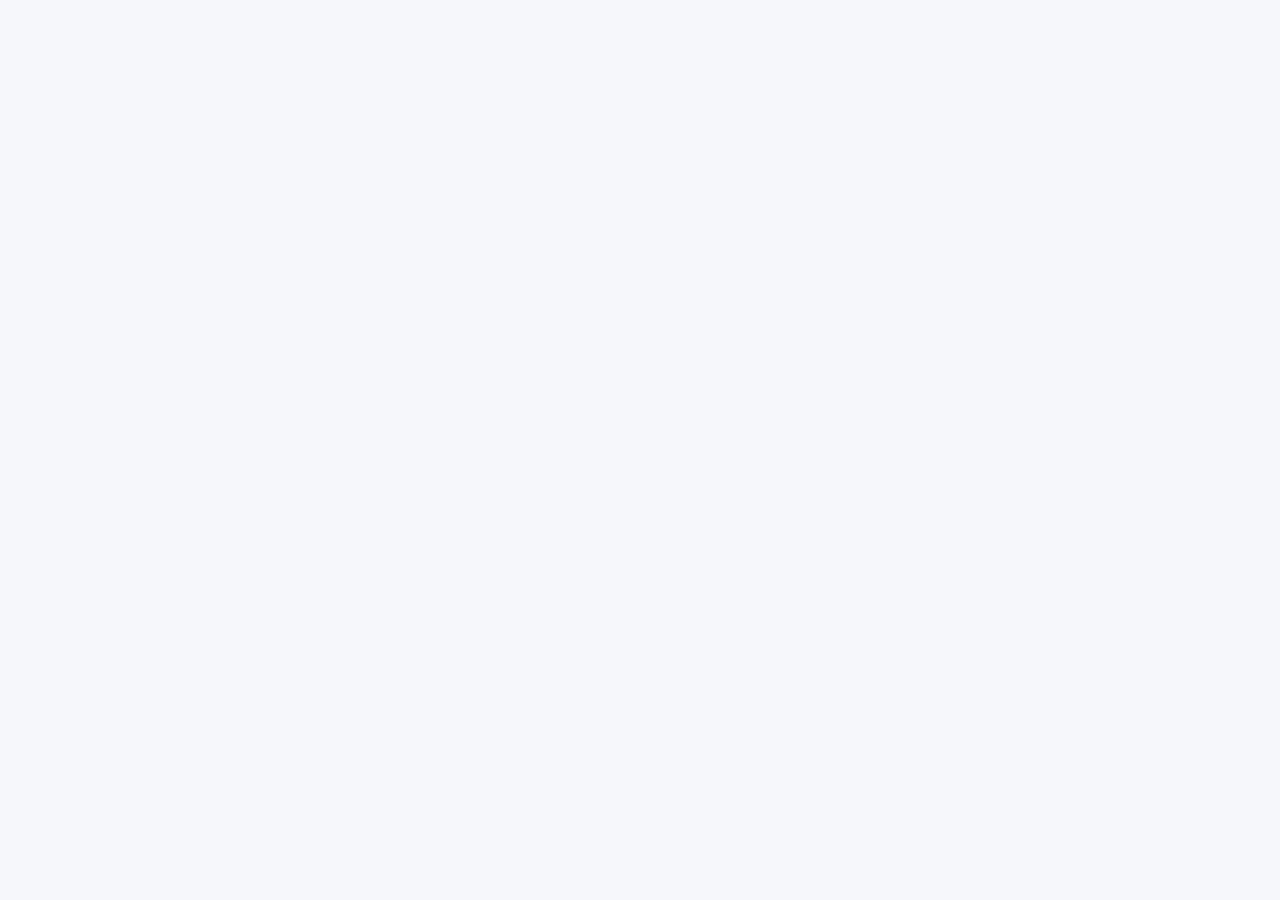
==== website/index.html @ 1ab2e2e3 "Update index.html" ====
<!DOCTYPE html>

<html lang="en">

<head>

<meta charset="UTF-8">

<meta name="viewport"
content="width=device-width, initial-scale=1.0">

<title>LocalShop</title>

<link rel="preconnect"
href="https://fonts.googleapis.com">

<link rel="preconnect"
href="https://fonts.gstatic.com"
crossorigin>

<link href="https://fonts.googleapis.com/css2?family=Poppins:wght@300;400;500;600;700&display=swap"
rel="stylesheet">

<link
href="https://cdn.jsdelivr.net/npm/bootstrap@5.3.8/dist/css/bootstrap.min.css"
rel="stylesheet">

<link
rel="stylesheet"
href="assets/css/variables.css">

<link
rel="stylesheet"
href="assets/css/base.css">

<link
rel="stylesheet"
href="assets/css/components.css">

<link
rel="stylesheet"
href="assets/css/utilities.css">

<link
rel="stylesheet"
href="assets/css/responsive.css">

</head>

<body>

</body>

</html>
---- website/assets/css/variables.css ----
/* =========================================================
   LocalShop Design System
   Version : 1.0
   ========================================================= */

:root{

    /* Primary */

    --primary:#2E7D32;
    --primary-light:#43A047;
    --primary-dark:#1B5E20;

    /* Secondary */

    --secondary:#1976D2;

    /* Status */

    --success:#4CAF50;
    --warning:#FB8C00;
    --danger:#E53935;
    --info:#039BE5;

    /* Background */

    --background:#F5F7FA;
    --surface:#FFFFFF;

    /* Text */

    --text:#212121;
    --text-light:#757575;
    --text-white:#FFFFFF;

    /* Border */

    --border:#E5E7EB;

    /* Radius */

    --radius-xs:6px;
    --radius-sm:10px;
    --radius-md:14px;
    --radius-lg:20px;
    --radius-xl:30px;

    /* Shadow */

    --shadow-sm:0 2px 8px rgba(0,0,0,.05);
    --shadow-md:0 6px 18px rgba(0,0,0,.08);
    --shadow-lg:0 10px 25px rgba(0,0,0,.12);

    /* Font */

    --font:"Poppins",sans-serif;

    /* Animation */

    --transition:.25s ease;

}
---- website/assets/css/base.css ----
/* =========================================================
   Base Styles
   ========================================================= */

*{
    margin:0;
    padding:0;
    box-sizing:border-box;
}

html{
    scroll-behavior:smooth;
}

body{

    font-family:var(--font);

    background:var(--background);

    color:var(--text);

    font-size:16px;

    line-height:1.5;

    overflow-x:hidden;

}

img{

    display:block;

    max-width:100%;

}

a{

    text-decoration:none;

    color:inherit;

}

button{

    border:none;

    outline:none;

    cursor:pointer;

    font-family:inherit;

}

input{

    outline:none;

    font-family:inherit;

}
---- website/assets/css/components.css ----
/* =========================================================
   LocalShop Components
   Version : 1.0
========================================================= */


/* ========= Container ========= */

.container{

    width:100%;
    max-width:1200px;
    margin:auto;
    padding:0 16px;

}


/* ========= Card ========= */

.card{

    background:var(--surface);

    border-radius:var(--radius-md);

    box-shadow:var(--shadow-sm);

    border:1px solid var(--border);

    transition:var(--transition);

}

.card:hover{

    box-shadow:var(--shadow-md);

}


/* ========= Buttons ========= */

.btn{

    display:inline-flex;

    justify-content:center;

    align-items:center;

    gap:8px;

    border-radius:var(--radius-sm);

    transition:var(--transition);

    font-weight:600;

    cursor:pointer;

}


/* Primary */

.btn-primary{

    background:var(--primary);

    color:white;

}

.btn-primary:hover{

    background:var(--primary-dark);

}


/* Outline */

.btn-outline{

    border:2px solid var(--primary);

    background:white;

    color:var(--primary);

}

.btn-outline:hover{

    background:var(--primary);

    color:white;

}


/* Full Width */

.btn-block{

    width:100%;

}


/* Sizes */

.btn-sm{

    padding:8px 14px;

    font-size:14px;

}

.btn-md{

    padding:12px 20px;

    font-size:15px;

}

.btn-lg{

    padding:16px 24px;

    font-size:17px;

}


/* ========= Input ========= */

.input{

    width:100%;

    padding:14px 16px;

    border-radius:var(--radius-sm);

    border:1px solid var(--border);

    transition:var(--transition);

    background:white;

}

.input:focus{

    border-color:var(--primary);

}


/* ========= Badge ========= */

.badge{

    display:inline-block;

    padding:5px 12px;

    border-radius:30px;

    font-size:13px;

    font-weight:600;

}

.badge-success{

    background:#E8F5E9;

    color:#2E7D32;

}


/* ========= Section ========= */

.section{

    padding:20px 0;

}
---- website/assets/css/utilities.css ----
/* =========================================================
Utilities
========================================================= */


.text-center{

    text-align:center;

}

.text-right{

    text-align:right;

}

.d-flex{

    display:flex;

}

.align-center{

    align-items:center;

}

.justify-between{

    justify-content:space-between;

}

.gap-10{

    gap:10px;

}

.gap-20{

    gap:20px;

}

.w-100{

    width:100%;

}

.mt-10{

    margin-top:10px;

}

.mt-20{

    margin-top:20px;

}

.mt-30{

    margin-top:30px;

}

.mb-20{

    margin-bottom:20px;

}

.p-20{

    padding:20px;

}
---- website/assets/css/responsive.css ----
/* =========================================================
Responsive
========================================================= */

@media(max-width:992px){

.container{

max-width:100%;

}

}


@media(max-width:768px){

body{

font-size:15px;

}

}


@media(max-width:576px){

.container{

padding:0 14px;

}

}
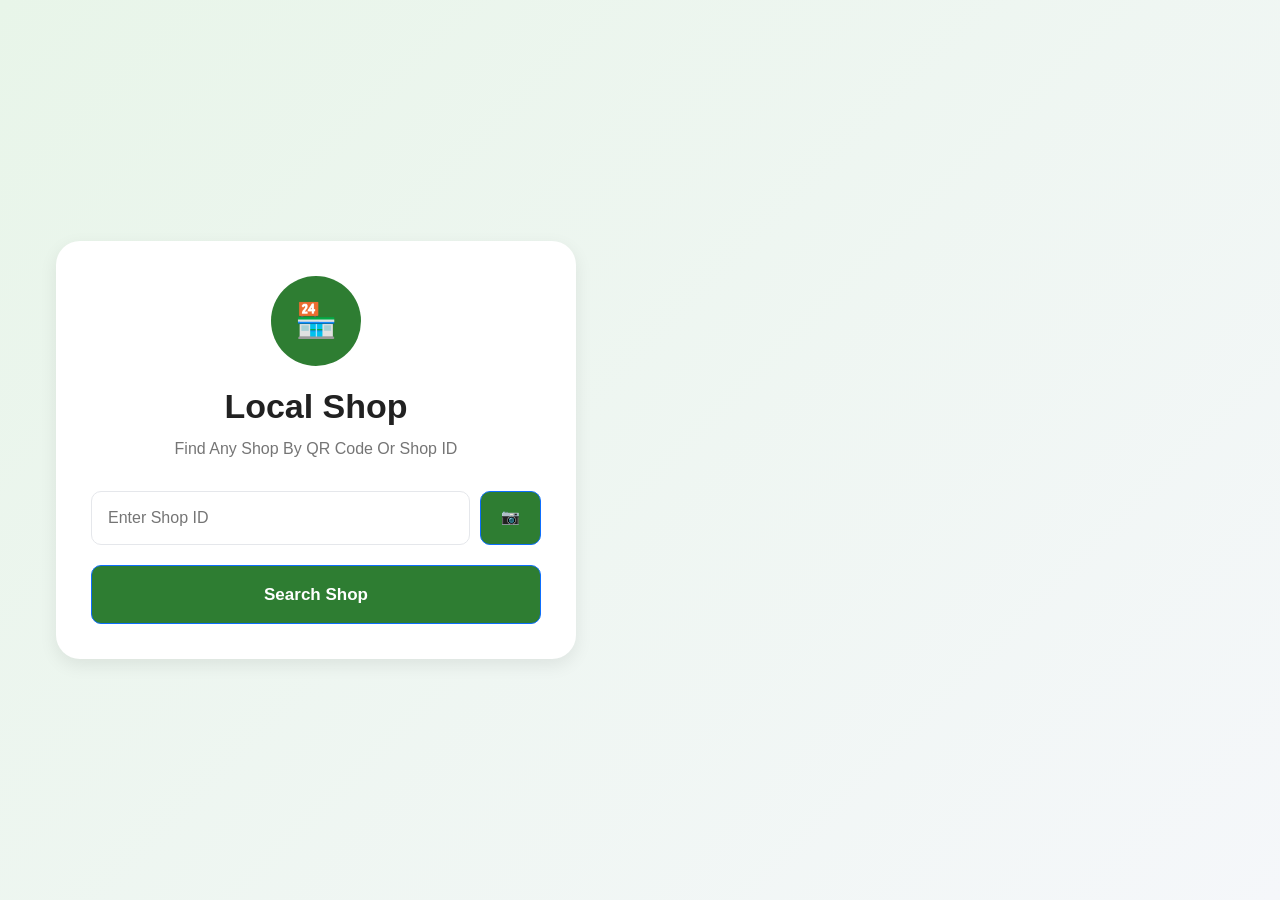
==== commit 2c24c934: "Update index.html" ====
--- a/website/index.html
+++ b/website/index.html
@@ -44,11 +44,69 @@
 <link
 rel="stylesheet"
 href="assets/css/responsive.css">
-
+  
+<link rel="stylesheet"
+href="assets/css/home.css">
 </head>
 
 <body>
+<div class="hero">
 
+<div class="container">
+
+<div class="hero-box">
+
+<div class="logo">
+
+🏪
+
+</div>
+
+<h1>
+
+Local Shop
+
+</h1>
+
+<p>
+
+Find Any Shop By QR Code Or Shop ID
+
+</p>
+
+<div class="search-box">
+
+<input
+
+type="text"
+
+class="input"
+
+placeholder="Enter Shop ID">
+
+<button
+
+class="btn btn-primary btn-md scan-btn">
+
+📷
+
+</button>
+
+</div>
+
+<button
+
+class="btn btn-primary btn-lg btn-block mt-20">
+
+Search Shop
+
+</button>
+
+</div>
+
+</div>
+
+</div>
 </body>
 
 </html>
--- a/website/assets/css/home.css
+++ b/website/assets/css/home.css
@@ -0,0 +1,93 @@
+/* =========================================================
+Home Page
+========================================================= */
+
+.hero{
+
+    min-height:100vh;
+
+    display:flex;
+
+    align-items:center;
+
+    justify-content:center;
+
+    background:linear-gradient(135deg,#E8F5E9,#F5F7FA);
+
+}
+
+.hero-box{
+
+    width:100%;
+
+    max-width:520px;
+
+    background:white;
+
+    border-radius:24px;
+
+    padding:35px;
+
+    box-shadow:var(--shadow-md);
+
+    text-align:center;
+
+}
+
+.logo{
+
+    width:90px;
+
+    height:90px;
+
+    border-radius:50%;
+
+    background:var(--primary);
+
+    color:white;
+
+    display:flex;
+
+    align-items:center;
+
+    justify-content:center;
+
+    font-size:34px;
+
+    margin:auto;
+
+    margin-bottom:20px;
+
+}
+
+.hero h1{
+
+    font-size:34px;
+
+    font-weight:700;
+
+}
+
+.hero p{
+
+    color:var(--text-light);
+
+    margin-top:10px;
+
+    margin-bottom:30px;
+
+}
+
+.search-box{
+
+    display:flex;
+
+    gap:10px;
+
+}
+
+.scan-btn{
+
+    width:65px;
+
+}
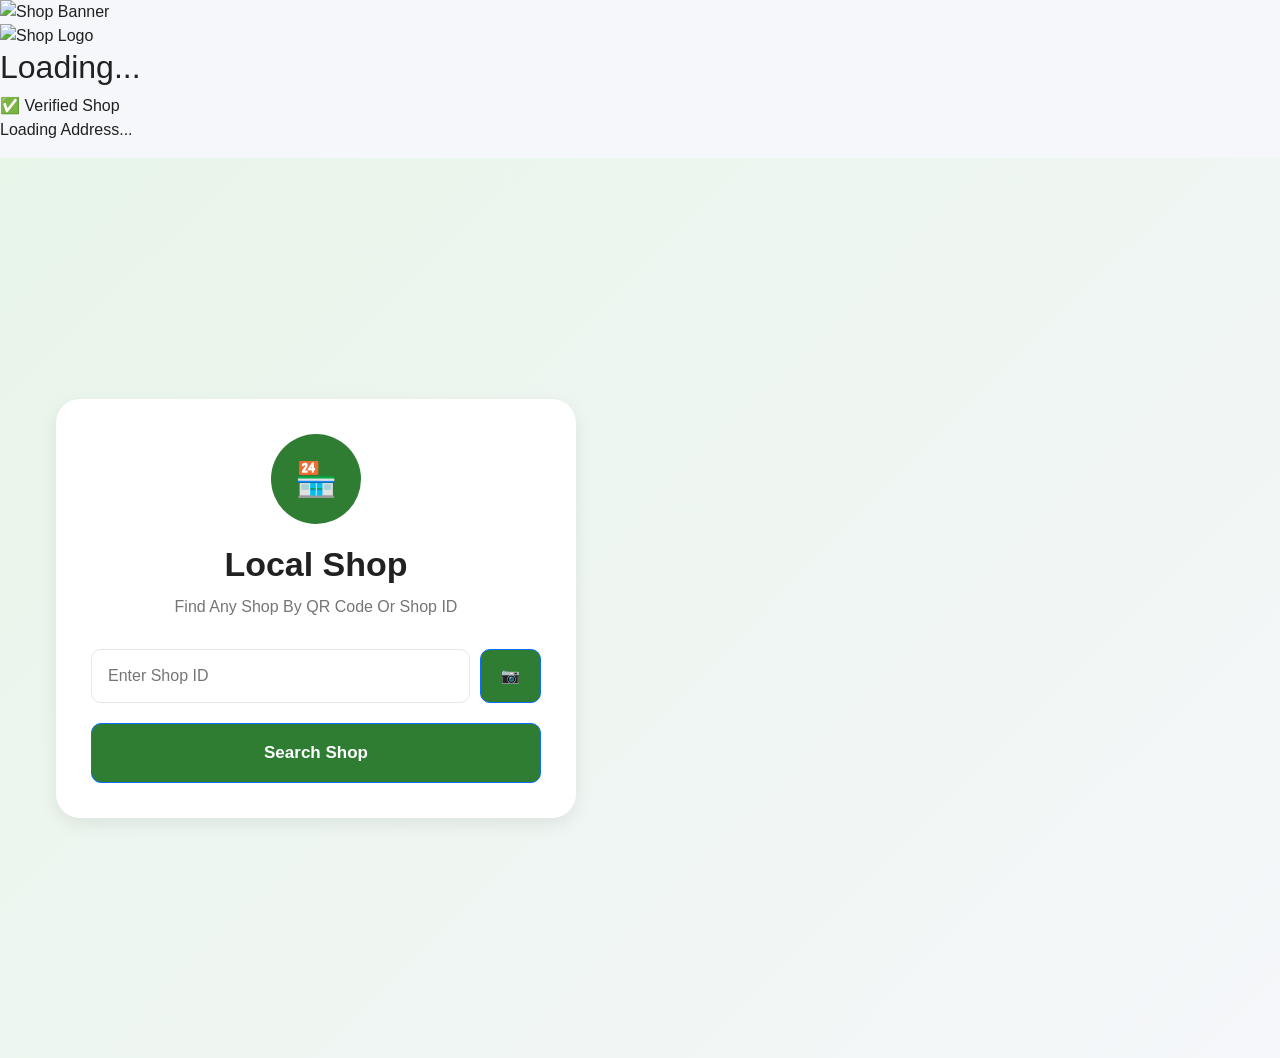
==== commit ab64b0a2: "Update index.html" ====
--- a/website/index.html
+++ b/website/index.html
@@ -50,6 +50,7 @@
 </head>
 
 <body>
+  <div id="shopHeader"></div>
 <div class="hero">
 
 <div class="container">
@@ -107,6 +108,22 @@
 </div>
 
 </div>
+
+
+
+  <script src="assets/js/component-loader.js"></script>
+
+<script>
+
+loadComponent(
+
+"shopHeader",
+
+"components/shop-header.html"
+
+);
+
+</script>
 </body>
 
 </html>
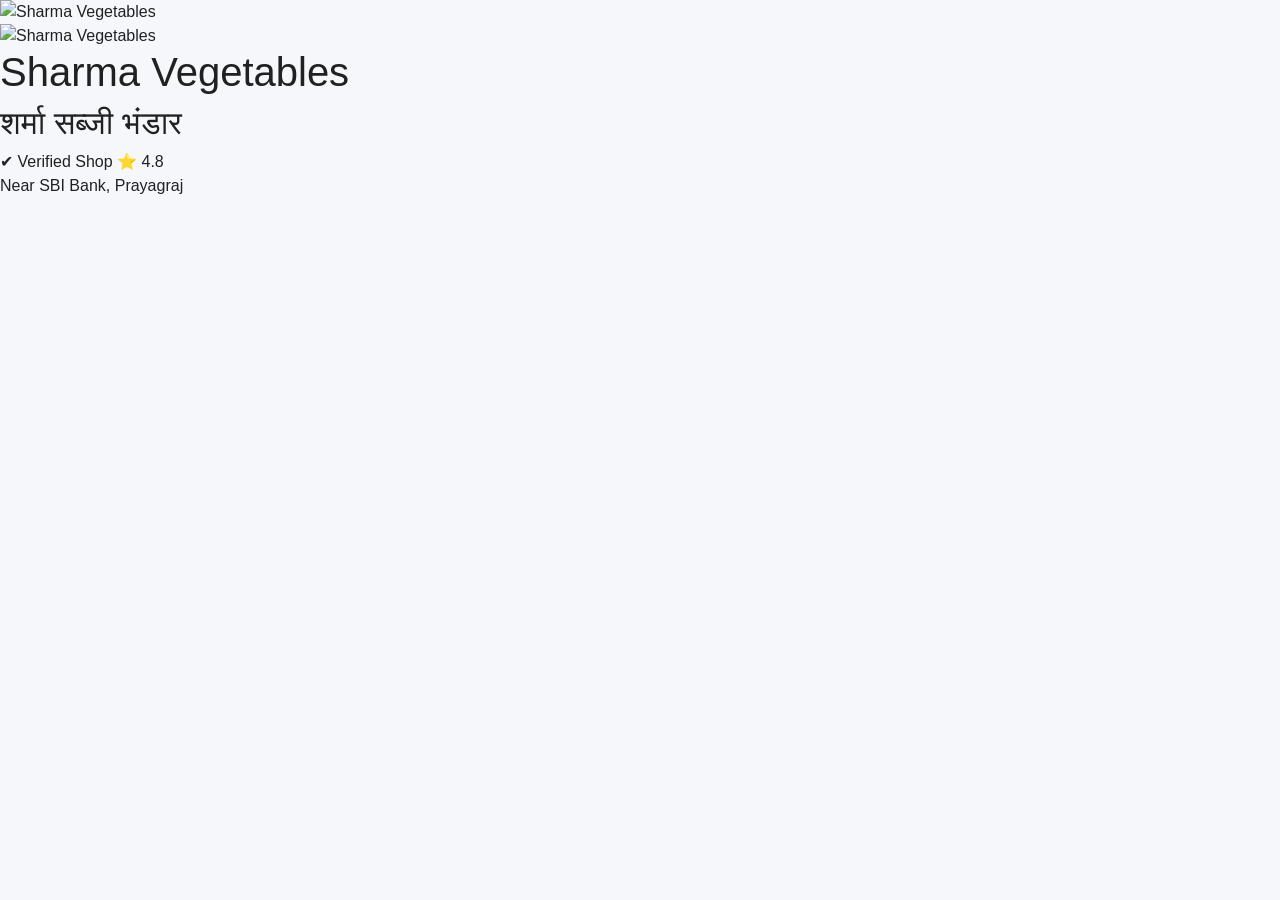
==== commit 033fa785: "Update index.html" ====
--- a/website/index.html
+++ b/website/index.html
@@ -124,6 +124,15 @@
 );
 
 </script>
+  <body>
+
+</body>
+
+<script src="components/shopHeader.js"></script>
+
+<script src="assets/js/demo-data.js"></script>
+
+<script src="assets/js/app.js"></script>
 </body>
 
 </html>
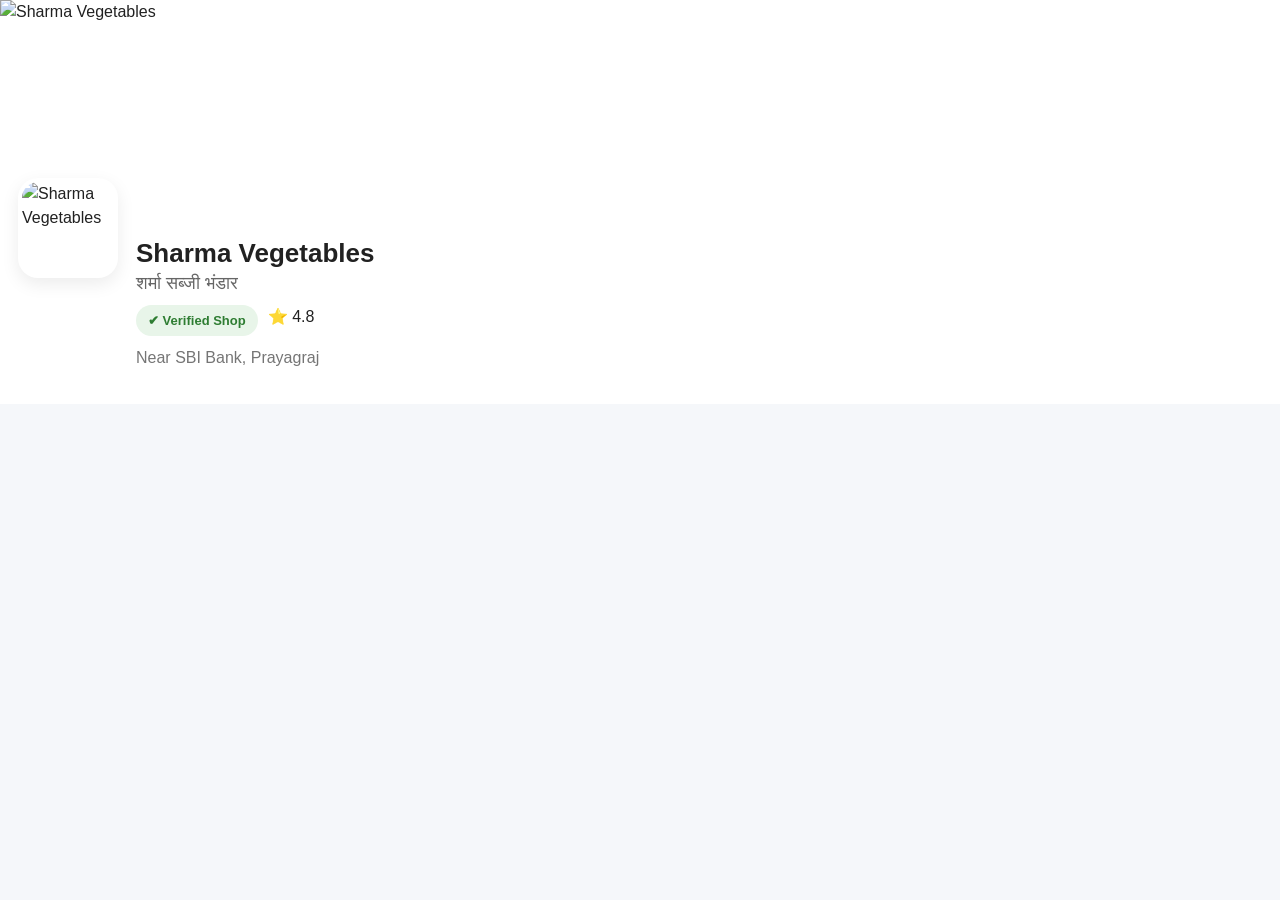
==== commit 8efa0ae0: "Update index.html" ====
--- a/website/index.html
+++ b/website/index.html
@@ -47,6 +47,10 @@
   
 <link rel="stylesheet"
 href="assets/css/home.css">
+</head>
+
+  <link rel="stylesheet"
+href="assets/css/shop-header.css">
 </head>
 
 <body>
--- a/website/assets/css/shop-header.css
+++ b/website/assets/css/shop-header.css
@@ -0,0 +1,149 @@
+.shop-header{
+
+background:white;
+
+margin-bottom:18px;
+
+}
+
+.shop-banner{
+
+height:220px;
+
+overflow:hidden;
+
+}
+
+.shop-banner img{
+
+width:100%;
+
+height:100%;
+
+object-fit:cover;
+
+}
+
+.shop-info{
+
+display:flex;
+
+padding:18px;
+
+gap:18px;
+
+}
+
+.shop-logo{
+
+width:100px;
+
+height:100px;
+
+border-radius:20px;
+
+overflow:hidden;
+
+margin-top:-60px;
+
+background:white;
+
+padding:4px;
+
+box-shadow:var(--shadow-md);
+
+}
+
+.shop-logo img{
+
+width:100%;
+
+height:100%;
+
+object-fit:cover;
+
+border-radius:16px;
+
+}
+
+.shop-details{
+
+flex:1;
+
+}
+
+.shop-details h1{
+
+font-size:26px;
+
+font-weight:700;
+
+margin-bottom:4px;
+
+}
+
+.shop-details h2{
+
+font-size:18px;
+
+color:#666;
+
+margin-bottom:10px;
+
+font-weight:500;
+
+}
+
+.shop-meta{
+
+display:flex;
+
+gap:10px;
+
+margin-bottom:10px;
+
+flex-wrap:wrap;
+
+}
+
+.verified{
+
+background:#E8F5E9;
+
+color:#2E7D32;
+
+padding:6px 12px;
+
+border-radius:25px;
+
+font-size:13px;
+
+font-weight:600;
+
+}
+
+.shop-badge{
+
+    display:inline-block;
+
+    padding:6px 12px;
+
+    background:#E8F5E9;
+
+    color:#2E7D32;
+
+    border-radius:25px;
+
+    font-size:13px;
+
+    font-weight:600;
+
+    margin-bottom:8px;
+
+}
+
+.shop-details p{
+
+    color:var(--text-light);
+
+}
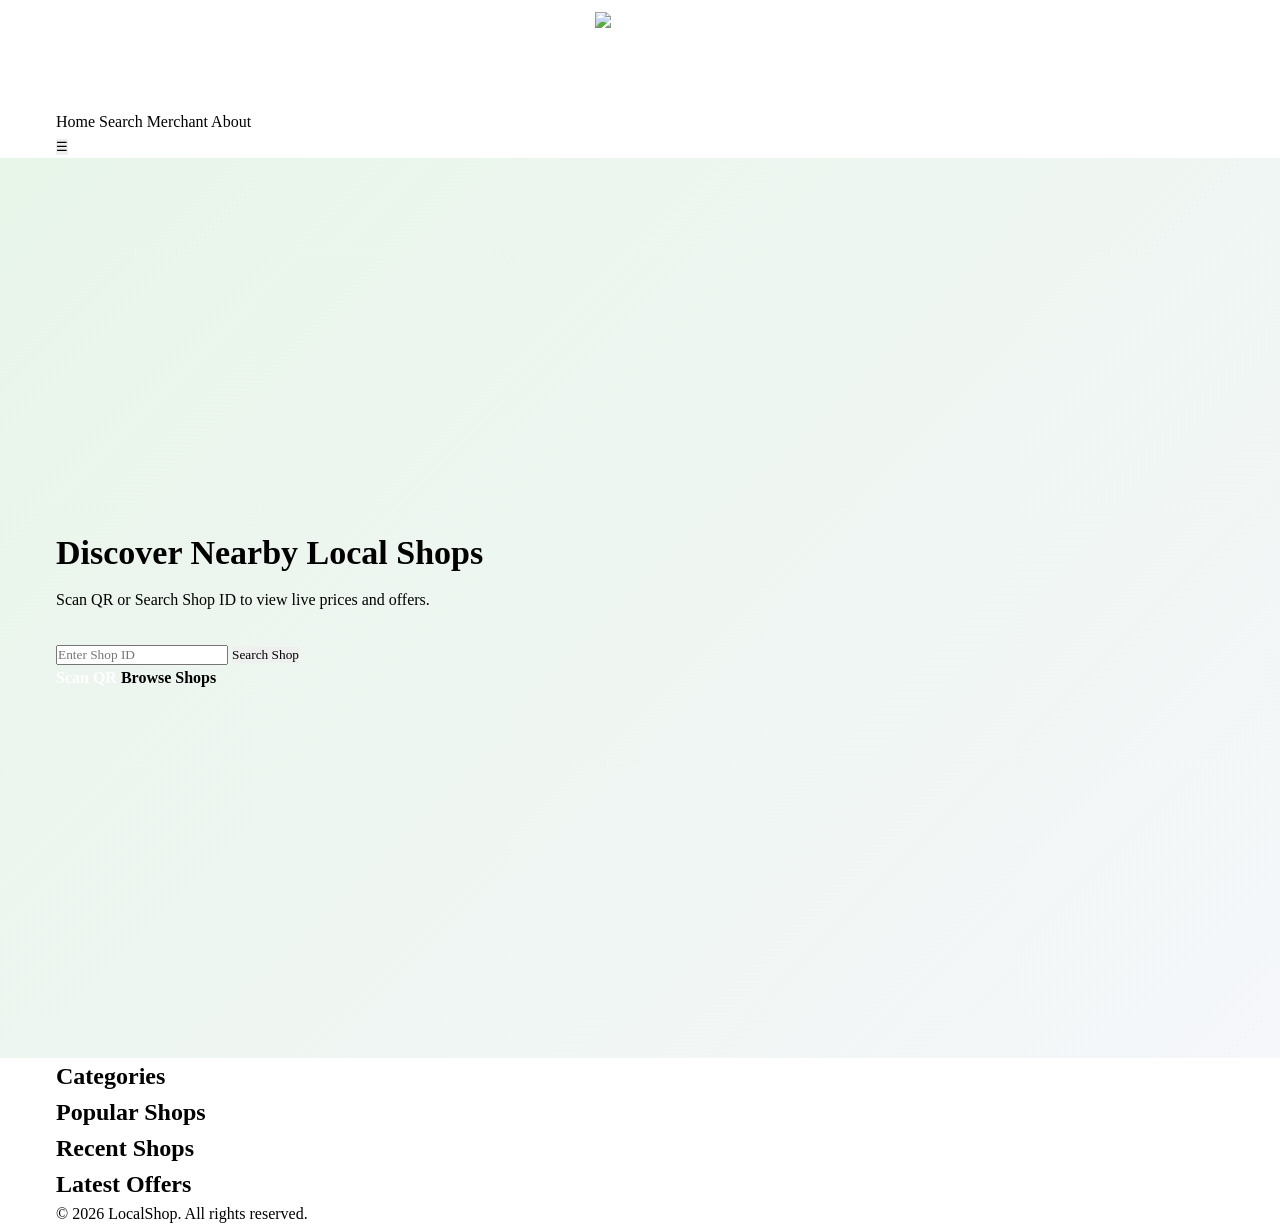
==== commit 92cc562f: "Update index.html initialize website application shell" ====
--- a/website/index.html
+++ b/website/index.html
@@ -1,142 +1,108 @@
 <!DOCTYPE html>
-
 <html lang="en">
-
 <head>
-
 <meta charset="UTF-8">
-
-<meta name="viewport"
-content="width=device-width, initial-scale=1.0">
-
+<meta name="viewport" content="width=device-width, initial-scale=1.0">
 <title>LocalShop</title>
 
-<link rel="preconnect"
-href="https://fonts.googleapis.com">
+<meta name="description" content="QR Based Digital Shop Platform">
 
-<link rel="preconnect"
-href="https://fonts.gstatic.com"
-crossorigin>
-
-<link href="https://fonts.googleapis.com/css2?family=Poppins:wght@300;400;500;600;700&display=swap"
-rel="stylesheet">
-
-<link
-href="https://cdn.jsdelivr.net/npm/bootstrap@5.3.8/dist/css/bootstrap.min.css"
-rel="stylesheet">
-
-<link
-rel="stylesheet"
-href="assets/css/variables.css">
-
-<link
-rel="stylesheet"
-href="assets/css/base.css">
-
-<link
-rel="stylesheet"
-href="assets/css/components.css">
-
-<link
-rel="stylesheet"
-href="assets/css/utilities.css">
-
-<link
-rel="stylesheet"
-href="assets/css/responsive.css">
-  
-<link rel="stylesheet"
-href="assets/css/home.css">
-</head>
-
-  <link rel="stylesheet"
-href="assets/css/shop-header.css">
+<link rel="stylesheet" href="assets/css/variables.css">
+<link rel="stylesheet" href="assets/css/base.css">
+<link rel="stylesheet" href="assets/css/utilities.css">
+<link rel="stylesheet" href="assets/css/components.css">
+<link rel="stylesheet" href="assets/css/responsive.css">
+<link rel="stylesheet" href="assets/css/home.css">
 </head>
 
 <body>
-  <div id="shopHeader"></div>
-<div class="hero">
 
-<div class="container">
+<div id="app">
 
-<div class="hero-box">
+<header class="header">
+  <div class="container header-container">
+    <a href="/" class="logo">
+      <img src="assets/images/logo.svg" alt="LocalShop">
+    </a>
 
-<div class="logo">
+    <nav class="desktop-nav">
+      <a href="/">Home</a>
+      <a href="/search">Search</a>
+      <a href="/merchant">Merchant</a>
+      <a href="/about">About</a>
+    </nav>
 
-🏪
+    <button id="menuButton" class="menu-button" aria-label="Open Menu">☰</button>
+  </div>
+</header>
 
-</div>
+<main>
 
-<h1>
+<section class="hero">
+  <div class="container">
+    <h1>Discover Nearby Local Shops</h1>
+    <p>Scan QR or Search Shop ID to view live prices and offers.</p>
 
-Local Shop
+    <form id="searchForm">
+      <input id="shopIdInput" type="text" placeholder="Enter Shop ID">
+      <button type="submit">Search Shop</button>
+    </form>
 
-</h1>
+    <div class="hero-actions">
+      <a href="/scan" class="btn btn-primary">Scan QR</a>
+      <a href="/search" class="btn btn-secondary">Browse Shops</a>
+    </div>
+  </div>
+</section>
 
-<p>
+<section class="categories">
+  <div class="container">
+    <h2>Categories</h2>
+    <div id="categoryGrid" class="category-grid"></div>
+  </div>
+</section>
 
-Find Any Shop By QR Code Or Shop ID
+<section class="popular-shops">
+  <div class="container">
+    <h2>Popular Shops</h2>
+    <div id="popularShopList"></div>
+  </div>
+</section>
 
-</p>
+<section class="recent-shops">
+  <div class="container">
+    <h2>Recent Shops</h2>
+    <div id="recentShopList"></div>
+  </div>
+</section>
 
-<div class="search-box">
+<section class="offers">
+  <div class="container">
+    <h2>Latest Offers</h2>
+    <div id="offerList"></div>
+  </div>
+</section>
 
-<input
+</main>
 
-type="text"
+<footer class="footer">
+  <div class="container">
+    <p>&copy; 2026 LocalShop. All rights reserved.</p>
+  </div>
+</footer>
 
-class="input"
+<div id="loader" hidden></div>
+<div id="toastContainer"></div>
+<div id="modalRoot"></div>
 
-placeholder="Enter Shop ID">
-
-<button
-
-class="btn btn-primary btn-md scan-btn">
-
-📷
-
-</button>
-
-</div>
-
-<button
-
-class="btn btn-primary btn-lg btn-block mt-20">
-
-Search Shop
-
-</button>
-
-</div>
-
-</div>
-
-</div>
-
-
-
-  <script src="assets/js/component-loader.js"></script>
-
-<script>
-
-loadComponent(
-
-"shopHeader",
-
-"components/shop-header.html"
-
-);
-
-</script>
-  <body>
+<script src="assets/js/config.js"></script>
+<script src="assets/js/storage.js"></script>
+<script src="assets/js/api.js"></script>
+<script src="assets/js/router.js"></script>
+<script src="assets/js/utils.js"></script>
+<script src="assets/js/theme.js"></script>
+<script src="assets/js/app.js"></script>
+<script src="assets/js/home.js"></script>
 
 </body>
-
-<script src="components/shopHeader.js"></script>
-
-<script src="assets/js/demo-data.js"></script>
-
-<script src="assets/js/app.js"></script>
-</body>
-
 </html>
--- a/website/assets/css/variables.css
+++ b/website/assets/css/variables.css
@@ -1,62 +1,153 @@
-/* =========================================================
-   LocalShop Design System
-   Version : 1.0
-   ========================================================= */
+/*
+=========================================================
+LocalShop Platform
+File : variables.css
+Version : v0.1.0
+Purpose : Global Design Variables
+=========================================================
+*/
 
-:root{
+:root {
 
-    /* Primary */
+    /* =====================================================
+       Brand Colors
+    ===================================================== */
 
-    --primary:#2E7D32;
-    --primary-light:#43A047;
-    --primary-dark:#1B5E20;
+    --color-primary: #2E7D32;
+    --color-primary-light: #4CAF50;
+    --color-primary-dark: #1B5E20;
 
-    /* Secondary */
+    --color-secondary: #1976D2;
+    --color-secondary-light: #42A5F5;
+    --color-secondary-dark: #0D47A1;
 
-    --secondary:#1976D2;
+    /* =====================================================
+       Status Colors
+    ===================================================== */
 
-    /* Status */
+    --color-success: #2E7D32;
+    --color-warning: #F9A825;
+    --color-danger: #D32F2F;
+    --color-info: #0288D1;
 
-    --success:#4CAF50;
-    --warning:#FB8C00;
-    --danger:#E53935;
-    --info:#039BE5;
+    /* =====================================================
+       Neutral Colors
+    ===================================================== */
 
-    /* Background */
+    --color-white: #FFFFFF;
+    --color-black: #000000;
 
-    --background:#F5F7FA;
-    --surface:#FFFFFF;
+    --color-background: #F5F7FA;
+    --color-surface: #FFFFFF;
 
-    /* Text */
+    --color-border: #E5E7EB;
 
-    --text:#212121;
-    --text-light:#757575;
-    --text-white:#FFFFFF;
+    --color-text: #222222;
+    --color-text-light: #666666;
+    --color-text-muted: #999999;
 
-    /* Border */
+    /* =====================================================
+       Typography
+    ===================================================== */
 
-    --border:#E5E7EB;
+    --font-family:
+        "Inter",
+        "Segoe UI",
+        Roboto,
+        Arial,
+        sans-serif;
 
-    /* Radius */
+    --font-size-xs: 12px;
+    --font-size-sm: 14px;
+    --font-size-md: 16px;
+    --font-size-lg: 18px;
+    --font-size-xl: 22px;
+    --font-size-2xl: 28px;
+    --font-size-3xl: 36px;
 
-    --radius-xs:6px;
-    --radius-sm:10px;
-    --radius-md:14px;
-    --radius-lg:20px;
-    --radius-xl:30px;
+    --font-weight-light: 300;
+    --font-weight-normal: 400;
+    --font-weight-medium: 500;
+    --font-weight-semibold: 600;
+    --font-weight-bold: 700;
 
-    /* Shadow */
+    /* =====================================================
+       Line Height
+    ===================================================== */
 
-    --shadow-sm:0 2px 8px rgba(0,0,0,.05);
-    --shadow-md:0 6px 18px rgba(0,0,0,.08);
-    --shadow-lg:0 10px 25px rgba(0,0,0,.12);
+    --line-height-sm: 1.3;
+    --line-height-md: 1.5;
+    --line-height-lg: 1.8;
 
-    /* Font */
+    /* =====================================================
+       Border Radius
+    ===================================================== */
 
-    --font:"Poppins",sans-serif;
+    --radius-xs: 4px;
+    --radius-sm: 8px;
+    --radius-md: 12px;
+    --radius-lg: 18px;
+    --radius-xl: 24px;
+    --radius-pill: 999px;
 
-    /* Animation */
+    /* =====================================================
+       Shadows
+    ===================================================== */
 
-    --transition:.25s ease;
+    --shadow-xs:
+        0 1px 2px rgba(0,0,0,0.05);
+
+    --shadow-sm:
+        0 2px 6px rgba(0,0,0,0.08);
+
+    --shadow-md:
+        0 8px 20px rgba(0,0,0,0.10);
+
+    --shadow-lg:
+        0 16px 40px rgba(0,0,0,0.14);
+
+    /* =====================================================
+       Spacing
+    ===================================================== */
+
+    --space-1: 4px;
+    --space-2: 8px;
+    --space-3: 12px;
+    --space-4: 16px;
+    --space-5: 20px;
+    --space-6: 24px;
+    --space-7: 32px;
+    --space-8: 40px;
+    --space-9: 48px;
+    --space-10: 64px;
+
+    /* =====================================================
+       Layout
+    ===================================================== */
+
+    --container-width: 1280px;
+    --container-padding: 16px;
+
+    --header-height: 64px;
+    --bottom-nav-height: 70px;
+
+    /* =====================================================
+       Transition
+    ===================================================== */
+
+    --transition-fast: 0.15s ease;
+    --transition-normal: 0.25s ease;
+    --transition-slow: 0.4s ease;
+
+    /* =====================================================
+       Z Index
+    ===================================================== */
+
+    --z-dropdown: 100;
+    --z-sticky: 500;
+    --z-fixed: 800;
+    --z-modal: 1000;
+    --z-toast: 1100;
+    --z-loader: 1200;
 
 }
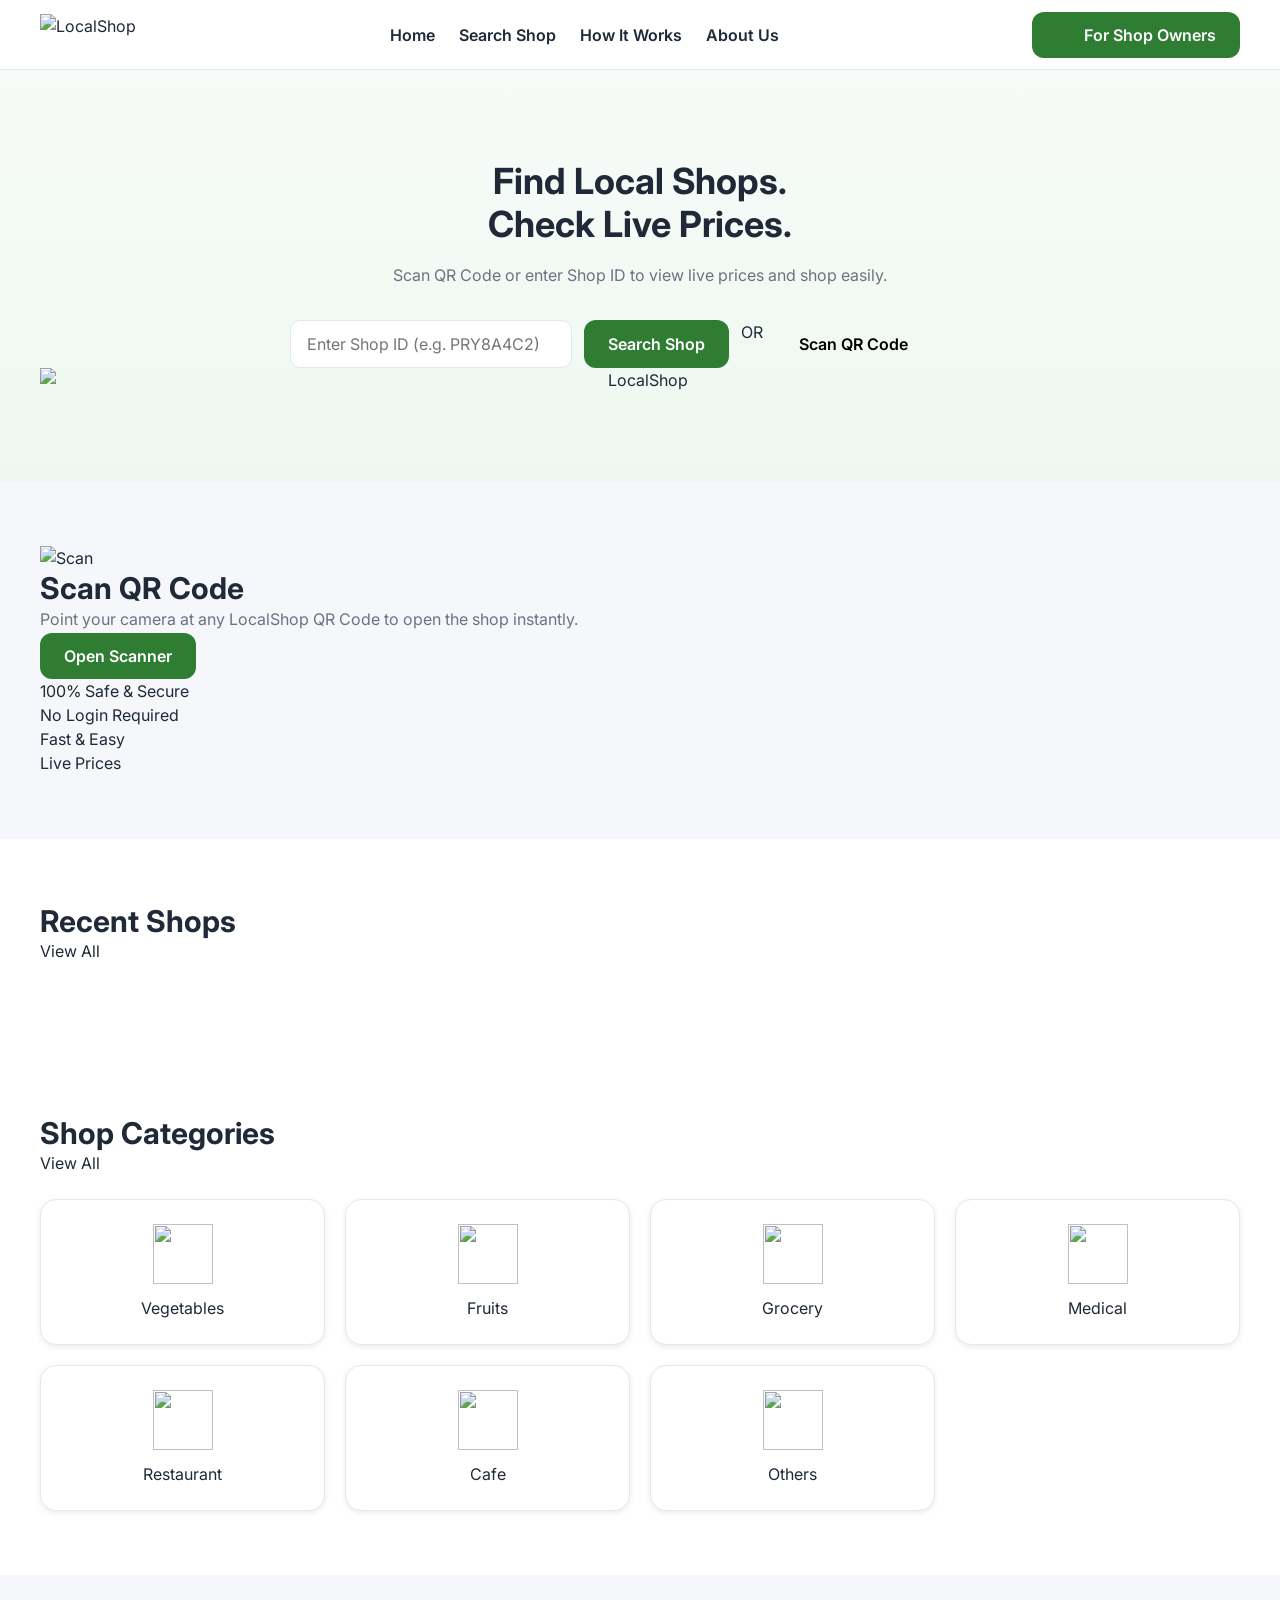
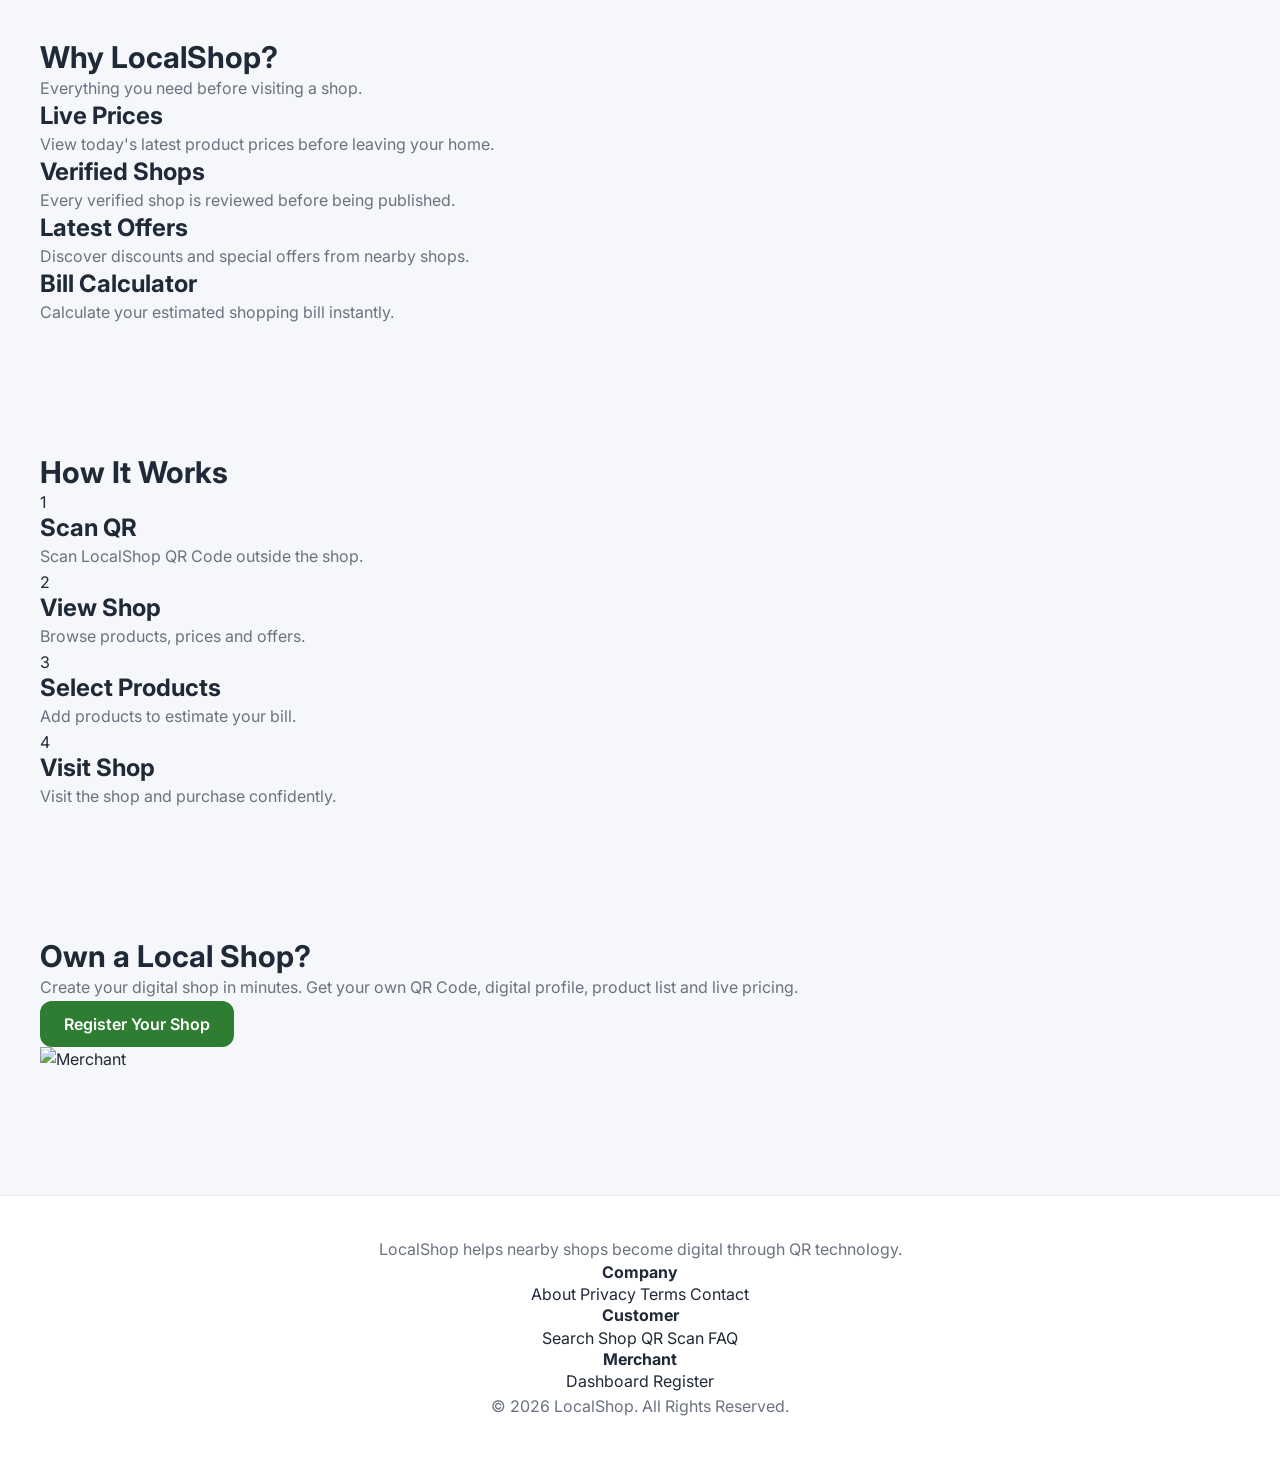
==== commit 658d1ca7: "Update index.html" ====
--- a/website/index.html
+++ b/website/index.html
@@ -1,108 +1,707 @@
 <!DOCTYPE html>
 <html lang="en">
+
 <head>
-<meta charset="UTF-8">
-<meta name="viewport" content="width=device-width, initial-scale=1.0">
-<title>LocalShop</title>
-
-<meta name="description" content="QR Based Digital Shop Platform">
-
-<link rel="stylesheet" href="assets/css/variables.css">
-<link rel="stylesheet" href="assets/css/base.css">
-<link rel="stylesheet" href="assets/css/utilities.css">
-<link rel="stylesheet" href="assets/css/components.css">
-<link rel="stylesheet" href="assets/css/responsive.css">
-<link rel="stylesheet" href="assets/css/home.css">
+
+    <meta charset="UTF-8">
+    <meta http-equiv="X-UA-Compatible" content="IE=edge">
+    <meta name="viewport" content="width=device-width, initial-scale=1.0">
+
+    <title>LocalShop - Find Nearby Shops & Live Prices</title>
+
+    <meta name="description"
+        content="Find nearby local shops, scan QR code, compare prices, view today's offers and save money with LocalShop.">
+
+    <meta name="keywords"
+        content="LocalShop, QR Shop, Live Price, Grocery, Vegetable, Medical, Restaurant, Nearby Shop">
+
+    <meta name="theme-color" content="#1E8E3E">
+
+    <link rel="icon" href="assets/images/favicon.png">
+
+    <link rel="preconnect" href="https://fonts.googleapis.com">
+
+    <link rel="preconnect" href="https://fonts.gstatic.com" crossorigin>
+
+    <link href="https://fonts.googleapis.com/css2?family=Inter:wght@300;400;500;600;700;800&display=swap"
+        rel="stylesheet">
+
+    <link rel="stylesheet" href="assets/css/variables.css">
+    <link rel="stylesheet" href="assets/css/base.css">
+    <link rel="stylesheet" href="assets/css/utilities.css">
+    <link rel="stylesheet" href="assets/css/components.css">
+    <link rel="stylesheet" href="assets/css/home.css">
+    <link rel="stylesheet" href="assets/css/responsive.css">
+
 </head>
 
 <body>
 
-<div id="app">
-
-<header class="header">
-  <div class="container header-container">
-    <a href="/" class="logo">
-      <img src="assets/images/logo.svg" alt="LocalShop">
-    </a>
-
-    <nav class="desktop-nav">
-      <a href="/">Home</a>
-      <a href="/search">Search</a>
-      <a href="/merchant">Merchant</a>
-      <a href="/about">About</a>
-    </nav>
-
-    <button id="menuButton" class="menu-button" aria-label="Open Menu">☰</button>
-  </div>
-</header>
-
-<main>
-
-<section class="hero">
-  <div class="container">
-    <h1>Discover Nearby Local Shops</h1>
-    <p>Scan QR or Search Shop ID to view live prices and offers.</p>
-
-    <form id="searchForm">
-      <input id="shopIdInput" type="text" placeholder="Enter Shop ID">
-      <button type="submit">Search Shop</button>
-    </form>
-
-    <div class="hero-actions">
-      <a href="/scan" class="btn btn-primary">Scan QR</a>
-      <a href="/search" class="btn btn-secondary">Browse Shops</a>
-    </div>
-  </div>
-</section>
-
-<section class="categories">
-  <div class="container">
-    <h2>Categories</h2>
-    <div id="categoryGrid" class="category-grid"></div>
-  </div>
-</section>
-
-<section class="popular-shops">
-  <div class="container">
-    <h2>Popular Shops</h2>
-    <div id="popularShopList"></div>
-  </div>
-</section>
-
-<section class="recent-shops">
-  <div class="container">
-    <h2>Recent Shops</h2>
-    <div id="recentShopList"></div>
-  </div>
-</section>
-
-<section class="offers">
-  <div class="container">
-    <h2>Latest Offers</h2>
-    <div id="offerList"></div>
-  </div>
-</section>
-
-</main>
-
-<footer class="footer">
-  <div class="container">
-    <p>&copy; 2026 LocalShop. All rights reserved.</p>
-  </div>
-</footer>
-
-<div id="loader" hidden></div>
-<div id="toastContainer"></div>
-<div id="modalRoot"></div>
-
-<script src="assets/js/config.js"></script>
-<script src="assets/js/storage.js"></script>
-<script src="assets/js/api.js"></script>
-<script src="assets/js/router.js"></script>
-<script src="assets/js/utils.js"></script>
-<script src="assets/js/theme.js"></script>
-<script src="assets/js/app.js"></script>
-<script src="assets/js/home.js"></script>
+    <!-- ================= HEADER ================= -->
+
+    <header class="header">
+
+        <div class="container header-container">
+
+            <a href="/" class="logo">
+
+                <img src="assets/images/logo/localshop-logo.svg" alt="LocalShop">
+
+            </a>
+
+            <nav class="desktop-nav">
+
+                <a class="active" href="/">Home</a>
+
+                <a href="search/">Search Shop</a>
+
+                <a href="how-it-works/">How It Works</a>
+
+                <a href="about/">About Us</a>
+
+            </nav>
+
+            <div class="header-right">
+
+                <a href="/merchant/" class="btn btn-primary">
+
+                    <svg width="18" height="18"></svg>
+
+                    For Shop Owners
+
+                </a>
+
+            </div>
+
+        </div>
+
+    </header>
+
+
+
+    <!-- ================= HERO ================= -->
+
+    <section class="hero">
+
+        <div class="container hero-grid">
+
+            <div class="hero-left">
+
+                <h1>
+
+                    Find Local Shops.<br>
+
+                    <span>Check Live Prices.</span>
+
+                </h1>
+
+                <p>
+
+                    Scan QR Code or enter Shop ID to view live prices
+                    and shop easily.
+
+                </p>
+
+
+
+                <form id="searchForm" autocomplete="off">
+
+                    <div class="search-box">
+
+                        <input type="text"
+                            id="shopId"
+                            placeholder="Enter Shop ID (e.g. PRY8A4C2)"
+                            maxlength="20">
+
+                    </div>
+
+                    <button type="submit"
+                        class="btn btn-primary">
+
+                        Search Shop
+
+                    </button>
+
+                    <span class="divider">
+
+                        OR
+
+                    </span>
+
+                    <button type="button"
+                        id="scanButton"
+                        class="btn btn-outline">
+
+                        Scan QR Code
+
+                    </button>
+
+                </form>
+
+            </div>
+
+
+
+            <div class="hero-right">
+
+                <img
+                    src="assets/images/home/hero-shop.webp"
+                    alt="LocalShop">
+
+            </div>
+
+        </div>
+
+    </section>
+
+
+
+    <!-- ================= QR SECTION ================= -->
+
+    <section class="scanner-section">
+
+        <div class="container">
+
+            <div class="scanner-card">
+
+                <div class="scanner-icon">
+
+                    <img
+                        src="assets/images/icons/scan-qr.svg"
+                        alt="Scan">
+
+                </div>
+
+                <div class="scanner-content">
+
+                    <h2>
+
+                        Scan QR Code
+
+                    </h2>
+
+                    <p>
+
+                        Point your camera at any LocalShop QR Code
+                        to open the shop instantly.
+
+                    </p>
+
+                    <button
+                        class="btn btn-primary"
+                        id="openScanner">
+
+                        Open Scanner
+
+                    </button>
+
+                </div>
+
+                <div class="scanner-features">
+
+                    <ul>
+
+                        <li>100% Safe & Secure</li>
+
+                        <li>No Login Required</li>
+
+                        <li>Fast & Easy</li>
+
+                        <li>Live Prices</li>
+
+                    </ul>
+
+                </div>
+
+            </div>
+
+        </div>
+
+    </section>
+
+
+
+    <!-- ================= RECENT SHOPS ================= -->
+
+    <section class="recent-shops">
+
+        <div class="container">
+
+            <div class="section-header">
+
+                <h2>
+
+                    Recent Shops
+
+                </h2>
+
+                <a href="shops/">
+
+                    View All
+
+                </a>
+
+            </div>
+
+            <div
+                class="shop-grid"
+                id="recentShopList">
+
+            </div>
+
+        </div>
+
+    </section>
+
+
+
+    <!-- ================= SHOP CATEGORIES ================= -->
+
+    <section class="categories">
+
+        <div class="container">
+
+            <div class="section-header">
+
+                <h2>
+
+                    Shop Categories
+
+                </h2>
+
+                <a href="categories/">
+
+                    View All
+
+                </a>
+
+            </div>
+
+            <div
+                class="category-grid">
+
+                <a href="/category/vegetables/">
+
+                    <img src="assets/images/categories/vegetables.png">
+
+                    <span>Vegetables</span>
+
+                </a>
+
+                <a href="/category/fruits/">
+
+                    <img src="assets/images/categories/fruits.png">
+
+                    <span>Fruits</span>
+
+                </a>
+
+                <a href="/category/grocery/">
+
+                    <img src="assets/images/categories/grocery.png">
+
+                    <span>Grocery</span>
+
+                </a>
+
+                <a href="/category/medical/">
+
+                    <img src="assets/images/categories/medical.png">
+
+                    <span>Medical</span>
+
+                </a>
+
+                <a href="/category/restaurant/">
+
+                    <img src="assets/images/categories/restaurant.png">
+
+                    <span>Restaurant</span>
+
+                </a>
+
+                <a href="/category/cafe/">
+
+                    <img src="assets/images/categories/cafe.png">
+
+                    <span>Cafe</span>
+
+                </a>
+
+                <a href="/category/others/">
+
+                    <img src="assets/images/categories/others.png">
+
+                    <span>Others</span>
+
+                </a>
+
+            </div>
+
+        </div>
+
+    </section>
+
+<!-- ================= WHY LOCALSHOP ================= -->
+
+    <section class="why-localshop">
+
+        <div class="container">
+
+            <div class="section-header">
+
+                <h2>
+                    Why LocalShop?
+                </h2>
+
+                <p>
+                    Everything you need before visiting a shop.
+                </p>
+
+            </div>
+
+            <div class="feature-grid">
+
+                <div class="feature-card">
+
+                    <img src="assets/images/icons/live-price.svg" alt="">
+
+                    <h3>Live Prices</h3>
+
+                    <p>
+                        View today's latest product prices before leaving your home.
+                    </p>
+
+                </div>
+
+                <div class="feature-card">
+
+                    <img src="assets/images/icons/verified.svg" alt="">
+
+                    <h3>Verified Shops</h3>
+
+                    <p>
+                        Every verified shop is reviewed before being published.
+                    </p>
+
+                </div>
+
+                <div class="feature-card">
+
+                    <img src="assets/images/icons/offer.svg" alt="">
+
+                    <h3>Latest Offers</h3>
+
+                    <p>
+                        Discover discounts and special offers from nearby shops.
+                    </p>
+
+                </div>
+
+                <div class="feature-card">
+
+                    <img src="assets/images/icons/calculator.svg" alt="">
+
+                    <h3>Bill Calculator</h3>
+
+                    <p>
+                        Calculate your estimated shopping bill instantly.
+                    </p>
+
+                </div>
+
+            </div>
+
+        </div>
+
+    </section>
+
+
+
+    <!-- ================= HOW IT WORKS ================= -->
+
+    <section class="how-it-works">
+
+        <div class="container">
+
+            <div class="section-header">
+
+                <h2>
+
+                    How It Works
+
+                </h2>
+
+            </div>
+
+            <div class="steps-grid">
+
+                <div class="step-card">
+
+                    <div class="step-number">
+
+                        1
+
+                    </div>
+
+                    <img src="assets/images/icons/scan.svg" alt="">
+
+                    <h3>
+
+                        Scan QR
+
+                    </h3>
+
+                    <p>
+
+                        Scan LocalShop QR Code outside the shop.
+
+                    </p>
+
+                </div>
+
+                <div class="step-card">
+
+                    <div class="step-number">
+
+                        2
+
+                    </div>
+
+                    <img src="assets/images/icons/shop.svg" alt="">
+
+                    <h3>
+
+                        View Shop
+
+                    </h3>
+
+                    <p>
+
+                        Browse products, prices and offers.
+
+                    </p>
+
+                </div>
+
+                <div class="step-card">
+
+                    <div class="step-number">
+
+                        3
+
+                    </div>
+
+                    <img src="assets/images/icons/cart.svg" alt="">
+
+                    <h3>
+
+                        Select Products
+
+                    </h3>
+
+                    <p>
+
+                        Add products to estimate your bill.
+
+                    </p>
+
+                </div>
+
+                <div class="step-card">
+
+                    <div class="step-number">
+
+                        4
+
+                    </div>
+
+                    <img src="assets/images/icons/location.svg" alt="">
+
+                    <h3>
+
+                        Visit Shop
+
+                    </h3>
+
+                    <p>
+
+                        Visit the shop and purchase confidently.
+
+                    </p>
+
+                </div>
+
+            </div>
+
+        </div>
+
+    </section>
+
+
+
+    <!-- ================= SHOP OWNER CTA ================= -->
+
+    <section class="merchant-section">
+
+        <div class="container">
+
+            <div class="merchant-card">
+
+                <div class="merchant-content">
+
+                    <h2>
+
+                        Own a Local Shop?
+
+                    </h2>
+
+                    <p>
+
+                        Create your digital shop in minutes.
+
+                        Get your own QR Code, digital profile,
+                        product list and live pricing.
+
+                    </p>
+
+                    <a
+                        href="/merchant/"
+                        class="btn btn-primary">
+
+                        Register Your Shop
+
+                    </a>
+
+                </div>
+
+                <div class="merchant-image">
+
+                    <img
+                        src="assets/images/home/merchant.webp"
+                        alt="Merchant">
+
+                </div>
+
+            </div>
+
+        </div>
+
+    </section>
+
+
+
+    <!-- ================= FOOTER ================= -->
+
+    <footer class="footer">
+
+        <div class="container">
+
+            <div class="footer-grid">
+
+                <div>
+
+                    <img
+                        src="assets/images/logo/localshop-logo-white.svg"
+                        alt="">
+
+                    <p>
+
+                        LocalShop helps nearby shops become
+                        digital through QR technology.
+
+                    </p>
+
+                </div>
+
+                <div>
+
+                    <h4>
+
+                        Company
+
+                    </h4>
+
+                    <a href="/about/">About</a>
+
+                    <a href="/privacy/">Privacy</a>
+
+                    <a href="/terms/">Terms</a>
+
+                    <a href="/contact/">Contact</a>
+
+                </div>
+
+                <div>
+
+                    <h4>
+
+                        Customer
+
+                    </h4>
+
+                    <a href="/search/">Search Shop</a>
+
+                    <a href="/scan/">QR Scan</a>
+
+                    <a href="/faq/">FAQ</a>
+
+                </div>
+
+                <div>
+
+                    <h4>
+
+                        Merchant
+
+                    </h4>
+
+                    <a href="/merchant/">Dashboard</a>
+
+                    <a href="/merchant/register/">Register</a>
+
+                </div>
+
+            </div>
+
+            <div class="footer-bottom">
+
+                <p>
+
+                    © 2026 LocalShop. All Rights Reserved.
+
+                </p>
+
+            </div>
+
+        </div>
+
+    </footer>
+
+
+
+    <!-- ================= LOADER ================= -->
+
+    <div id="globalLoader"></div>
+
+    <!-- ================= TOAST ================= -->
+
+    <div id="toastContainer"></div>
+
+    <!-- ================= MODAL ROOT ================= -->
+
+    <div id="modalRoot"></div>
+
+    <!-- ================= SCRIPTS ================= -->
+
+    <script src="assets/js/config.js"></script>
+    <script src="assets/js/storage.js"></script>
+    <script src="assets/js/utils.js"></script>
+    <script src="assets/js/api.js"></script>
+    <script src="assets/js/theme.js"></script>
+    <script src="assets/js/router.js"></script>
+    <script src="assets/js/app.js"></script>
 
 </body>
+
 </html>
--- a/website/assets/css/variables.css
+++ b/website/assets/css/variables.css
@@ -1,9 +1,9 @@
 /*
 =========================================================
-LocalShop Platform
-File : variables.css
-Version : v0.1.0
-Purpose : Global Design Variables
+Project      : LocalShop Platform
+Repository   : localshop-platform
+File         : variables.css
+Version      : 0.1.0
 =========================================================
 */
 
@@ -14,12 +14,14 @@
     ===================================================== */
 
     --color-primary: #2E7D32;
-    --color-primary-light: #4CAF50;
+    --color-primary-light: #43A047;
     --color-primary-dark: #1B5E20;
 
-    --color-secondary: #1976D2;
-    --color-secondary-light: #42A5F5;
+    --color-secondary: #1565C0;
+    --color-secondary-light: #1E88E5;
     --color-secondary-dark: #0D47A1;
+
+    --color-accent: #FF9800;
 
     /* =====================================================
        Status Colors
@@ -37,14 +39,29 @@
     --color-white: #FFFFFF;
     --color-black: #000000;
 
-    --color-background: #F5F7FA;
+    --color-bg: #F5F7FA;
     --color-surface: #FFFFFF;
 
     --color-border: #E5E7EB;
-
-    --color-text: #222222;
-    --color-text-light: #666666;
-    --color-text-muted: #999999;
+    --color-border-dark: #D1D5DB;
+
+    --color-text: #1F2937;
+    --color-text-light: #6B7280;
+    --color-text-muted: #9CA3AF;
+
+    /* =====================================================
+       Category Theme Colors
+    ===================================================== */
+
+    --theme-vegetable: #2E7D32;
+    --theme-fruit: #E53935;
+    --theme-grocery: #1565C0;
+    --theme-medical: #D32F2F;
+    --theme-restaurant: #6D4C41;
+    --theme-bakery: #F57C00;
+    --theme-cafe: #5D4037;
+    --theme-hardware: #455A64;
+    --theme-cosmetic: #EC407A;
 
     /* =====================================================
        Typography
@@ -54,6 +71,7 @@
         "Inter",
         "Segoe UI",
         Roboto,
+        Helvetica,
         Arial,
         sans-serif;
 
@@ -61,23 +79,31 @@
     --font-size-sm: 14px;
     --font-size-md: 16px;
     --font-size-lg: 18px;
-    --font-size-xl: 22px;
-    --font-size-2xl: 28px;
-    --font-size-3xl: 36px;
-
-    --font-weight-light: 300;
-    --font-weight-normal: 400;
-    --font-weight-medium: 500;
-    --font-weight-semibold: 600;
-    --font-weight-bold: 700;
-
-    /* =====================================================
-       Line Height
-    ===================================================== */
-
-    --line-height-sm: 1.3;
+    --font-size-xl: 20px;
+    --font-size-2xl: 24px;
+    --font-size-3xl: 30px;
+    --font-size-4xl: 36px;
+
+    --font-light: 300;
+    --font-normal: 400;
+    --font-medium: 500;
+    --font-semibold: 600;
+    --font-bold: 700;
+
+    --line-height-sm: 1.2;
     --line-height-md: 1.5;
     --line-height-lg: 1.8;
+
+    /* =====================================================
+       Layout
+    ===================================================== */
+
+    --container-width: 1280px;
+    --container-padding: 16px;
+
+    --header-height: 70px;
+    --footer-height: 80px;
+    --bottom-nav-height: 70px;
 
     /* =====================================================
        Border Radius
@@ -88,56 +114,84 @@
     --radius-md: 12px;
     --radius-lg: 18px;
     --radius-xl: 24px;
+    --radius-round: 50%;
     --radius-pill: 999px;
 
     /* =====================================================
-       Shadows
+       Shadow
     ===================================================== */
 
     --shadow-xs:
-        0 1px 2px rgba(0,0,0,0.05);
+        0 1px 2px rgba(0,0,0,.05);
 
     --shadow-sm:
-        0 2px 6px rgba(0,0,0,0.08);
+        0 2px 6px rgba(0,0,0,.08);
 
     --shadow-md:
-        0 8px 20px rgba(0,0,0,0.10);
+        0 8px 18px rgba(0,0,0,.10);
 
     --shadow-lg:
-        0 16px 40px rgba(0,0,0,0.14);
+        0 15px 35px rgba(0,0,0,.15);
+
+    --shadow-xl:
+        0 25px 60px rgba(0,0,0,.20);
 
     /* =====================================================
        Spacing
     ===================================================== */
 
+    --space-0: 0;
     --space-1: 4px;
     --space-2: 8px;
     --space-3: 12px;
     --space-4: 16px;
     --space-5: 20px;
     --space-6: 24px;
-    --space-7: 32px;
-    --space-8: 40px;
-    --space-9: 48px;
-    --space-10: 64px;
-
-    /* =====================================================
-       Layout
-    ===================================================== */
-
-    --container-width: 1280px;
-    --container-padding: 16px;
-
-    --header-height: 64px;
-    --bottom-nav-height: 70px;
-
-    /* =====================================================
-       Transition
-    ===================================================== */
-
-    --transition-fast: 0.15s ease;
-    --transition-normal: 0.25s ease;
-    --transition-slow: 0.4s ease;
+    --space-7: 28px;
+    --space-8: 32px;
+    --space-9: 40px;
+    --space-10: 48px;
+    --space-11: 56px;
+    --space-12: 64px;
+
+    /* =====================================================
+       Button
+    ===================================================== */
+
+    --btn-height-sm: 38px;
+    --btn-height-md: 46px;
+    --btn-height-lg: 54px;
+
+    /* =====================================================
+       Inputs
+    ===================================================== */
+
+    --input-height: 48px;
+    --input-radius: 10px;
+    --input-border: var(--color-border);
+
+    /* =====================================================
+       Card
+    ===================================================== */
+
+    --card-radius: 16px;
+    --card-padding: 20px;
+    --card-bg: #FFFFFF;
+
+    /* =====================================================
+       Animation
+    ===================================================== */
+
+    --transition-fast: .15s ease;
+    --transition-normal: .25s ease;
+    --transition-slow: .4s ease;
+
+    /* =====================================================
+       Opacity
+    ===================================================== */
+
+    --opacity-disabled: .5;
+    --opacity-hover: .85;
 
     /* =====================================================
        Z Index
@@ -145,9 +199,55 @@
 
     --z-dropdown: 100;
     --z-sticky: 500;
-    --z-fixed: 800;
+    --z-fixed: 700;
+    --z-overlay: 900;
     --z-modal: 1000;
     --z-toast: 1100;
     --z-loader: 1200;
+    --z-tooltip: 1300;
+
+    /* =====================================================
+       Breakpoints
+    ===================================================== */
+
+    --screen-xs: 480px;
+    --screen-sm: 768px;
+    --screen-md: 992px;
+    --screen-lg: 1200px;
+    --screen-xl: 1440px;
+
+    /* =====================================================
+       Image Ratio
+    ===================================================== */
+
+    --shop-banner-ratio: 3/1;
+    --shop-logo-ratio: 1/1;
+    --product-image-ratio: 1/1;
+
+    /* =====================================================
+       Loader
+    ===================================================== */
+
+    --loader-size: 44px;
+
+    /* =====================================================
+       QR
+    ===================================================== */
+
+    --qr-size: 220px;
+
+    /* =====================================================
+       Sidebar
+    ===================================================== */
+
+    --sidebar-width: 280px;
+
+    /* =====================================================
+       Home Page
+    ===================================================== */
+
+    --hero-height: 480px;
+    --category-card-size: 110px;
+    --shop-card-width: 320px;
 
 }
--- a/website/assets/css/base.css
+++ b/website/assets/css/base.css
@@ -1,65 +1,32 @@
-/* =========================================================
-   Base Styles
-   ========================================================= */
 
-*{
-    margin:0;
-    padding:0;
-    box-sizing:border-box;
-}
-
-html{
-    scroll-behavior:smooth;
-}
-
-body{
-
-    font-family:var(--font);
-
-    background:var(--background);
-
-    color:var(--text);
-
-    font-size:16px;
-
-    line-height:1.5;
-
-    overflow-x:hidden;
-
-}
-
-img{
-
-    display:block;
-
-    max-width:100%;
-
-}
-
-a{
-
-    text-decoration:none;
-
-    color:inherit;
-
-}
-
-button{
-
-    border:none;
-
-    outline:none;
-
-    cursor:pointer;
-
-    font-family:inherit;
-
-}
-
-input{
-
-    outline:none;
-
-    font-family:inherit;
-
-}
+/*
+Project: LocalShop Platform
+File: base.css
+Version:0.1.0
+*/
+*,*::before,*::after{margin:0;padding:0;box-sizing:border-box}
+html{scroll-behavior:smooth;-webkit-text-size-adjust:100%}
+body{font-family:var(--font-family);font-size:var(--font-size-md);line-height:var(--line-height-md);color:var(--color-text);background:var(--color-bg);min-height:100vh;overflow-x:hidden}
+img,picture,svg,video,canvas{display:block;max-width:100%}
+a{text-decoration:none;color:inherit;transition:var(--transition-fast)}
+button,input,textarea,select{font:inherit;border:none;outline:none;background:none}
+button{cursor:pointer}
+ul,ol{list-style:none}
+table{width:100%;border-collapse:collapse}
+.container{width:min(100% - 2rem,var(--container-width));margin-inline:auto}
+section{padding:64px 0}
+h1,h2,h3,h4,h5,h6{font-weight:var(--font-bold);line-height:1.2;color:var(--color-text)}
+h1{font-size:var(--font-size-4xl)}h2{font-size:var(--font-size-3xl)}h3{font-size:var(--font-size-2xl)}
+p{line-height:1.7;color:var(--color-text-light)}
+input,textarea,select{width:100%;height:var(--input-height);padding:0 16px;border:1px solid var(--color-border);border-radius:var(--input-radius);background:var(--color-white)}
+textarea{min-height:140px;padding:16px;resize:vertical}
+input:focus,textarea:focus,select:focus{border-color:var(--color-primary);box-shadow:0 0 0 3px rgba(46,125,50,.15)}
+button{display:inline-flex;align-items:center;justify-content:center;min-height:var(--btn-height-md);padding:0 24px;border-radius:var(--radius-md);transition:var(--transition-fast)}
+hr{border:none;border-top:1px solid var(--color-border)}
+::selection{background:var(--color-primary);color:#fff}
+:focus-visible{outline:3px solid rgba(46,125,50,.35);outline-offset:2px}
+::-webkit-scrollbar{width:10px;height:10px}
+::-webkit-scrollbar-thumb{background:#bdbdbd;border-radius:999px}
+.hidden{display:none!important}
+@media(prefers-reduced-motion:reduce){*,*::before,*::after{animation:none!important;transition:none!important;scroll-behavior:auto!important}}
+@media print{body{background:#fff}.no-print{display:none!important}}
--- a/website/assets/css/utilities.css
+++ b/website/assets/css/utilities.css
@@ -1,82 +1,66 @@
-/* =========================================================
-Utilities
-========================================================= */
 
+/*
+Project: LocalShop Platform
+File: utilities.css
+Version: 0.1.0
+*/
 
-.text-center{
+.flex{display:flex}
+.inline-flex{display:inline-flex}
+.grid{display:grid}
+.block{display:block}
+.inline-block{display:inline-block}
+.hidden{display:none!important}
 
-    text-align:center;
-
-}
-
-.text-right{
-
-    text-align:right;
-
-}
-
-.d-flex{
-
-    display:flex;
-
-}
-
-.align-center{
-
-    align-items:center;
-
-}
-
-.justify-between{
-
-    justify-content:space-between;
-
-}
-
-.gap-10{
-
-    gap:10px;
-
-}
-
-.gap-20{
-
-    gap:20px;
-
-}
-
-.w-100{
-
-    width:100%;
-
-}
-
-.mt-10{
-
-    margin-top:10px;
-
-}
-
-.mt-20{
-
-    margin-top:20px;
-
-}
-
-.mt-30{
-
-    margin-top:30px;
-
-}
-
-.mb-20{
-
-    margin-bottom:20px;
-
-}
-
-.p-20{
-
-    padding:20px;
-
-}
+.flex-row{flex-direction:row}
+.flex-column{flex-direction:column}
+.flex-wrap{flex-wrap:wrap}
+.items-center{align-items:center}
+.items-start{align-items:flex-start}
+.items-end{align-items:flex-end}
+.justify-center{justify-content:center}
+.justify-between{justify-content:space-between}
+.justify-around{justify-content:space-around}
+.gap-1{gap:var(--space-1)}
+.gap-2{gap:var(--space-2)}
+.gap-3{gap:var(--space-3)}
+.gap-4{gap:var(--space-4)}
+.gap-5{gap:var(--space-5)}
+.w-100{width:100%}
+.h-100{height:100%}
+.text-left{text-align:left}
+.text-center{text-align:center}
+.text-right{text-align:right}
+.text-bold{font-weight:var(--font-bold)}
+.text-medium{font-weight:var(--font-medium)}
+.text-muted{color:var(--color-text-muted)}
+.text-primary{color:var(--color-primary)}
+.bg-white{background:var(--color-white)}
+.bg-primary{background:var(--color-primary)}
+.rounded-sm{border-radius:var(--radius-sm)}
+.rounded{border-radius:var(--radius-md)}
+.rounded-lg{border-radius:var(--radius-lg)}
+.shadow-sm{box-shadow:var(--shadow-sm)}
+.shadow{box-shadow:var(--shadow-md)}
+.shadow-lg{box-shadow:var(--shadow-lg)}
+.m-0{margin:0}
+.mt-1{margin-top:var(--space-1)}
+.mt-2{margin-top:var(--space-2)}
+.mt-3{margin-top:var(--space-3)}
+.mt-4{margin-top:var(--space-4)}
+.mt-5{margin-top:var(--space-5)}
+.mb-1{margin-bottom:var(--space-1)}
+.mb-2{margin-bottom:var(--space-2)}
+.mb-3{margin-bottom:var(--space-3)}
+.mb-4{margin-bottom:var(--space-4)}
+.mb-5{margin-bottom:var(--space-5)}
+.p-1{padding:var(--space-1)}
+.p-2{padding:var(--space-2)}
+.p-3{padding:var(--space-3)}
+.p-4{padding:var(--space-4)}
+.p-5{padding:var(--space-5)}
+.mx-auto{margin-left:auto;margin-right:auto}
+.cursor-pointer{cursor:pointer}
+.overflow-hidden{overflow:hidden}
+.position-relative{position:relative}
+.position-absolute{position:absolute}
--- a/website/assets/css/components.css
+++ b/website/assets/css/components.css
@@ -1,195 +1,140 @@
-/* =========================================================
-   LocalShop Components
-   Version : 1.0
-========================================================= */
 
+/*
+Project: LocalShop Platform
+File: components.css
+Version: 0.1.0
+*/
 
-/* ========= Container ========= */
-
-.container{
-
-    width:100%;
-    max-width:1200px;
-    margin:auto;
-    padding:0 16px;
-
+.btn{
+display:inline-flex;
+align-items:center;
+justify-content:center;
+gap:10px;
+min-height:var(--btn-height-md);
+padding:0 24px;
+border-radius:var(--radius-md);
+font-weight:var(--font-semibold);
+transition:var(--transition-fast);
+cursor:pointer;
 }
 
-
-/* ========= Card ========= */
-
-.card{
-
-    background:var(--surface);
-
-    border-radius:var(--radius-md);
-
-    box-shadow:var(--shadow-sm);
-
-    border:1px solid var(--border);
-
-    transition:var(--transition);
-
-}
-
-.card:hover{
-
-    box-shadow:var(--shadow-md);
-
-}
-
-
-/* ========= Buttons ========= */
-
-.btn{
-
-    display:inline-flex;
-
-    justify-content:center;
-
-    align-items:center;
-
-    gap:8px;
-
-    border-radius:var(--radius-sm);
-
-    transition:var(--transition);
-
-    font-weight:600;
-
-    cursor:pointer;
-
-}
-
-
-/* Primary */
-
 .btn-primary{
-
-    background:var(--primary);
-
-    color:white;
-
+background:var(--color-primary);
+color:#fff;
 }
 
 .btn-primary:hover{
-
-    background:var(--primary-dark);
-
+background:var(--color-primary-dark);
 }
 
-
-/* Outline */
-
-.btn-outline{
-
-    border:2px solid var(--primary);
-
-    background:white;
-
-    color:var(--primary);
-
+.btn-secondary{
+background:var(--color-secondary);
+color:#fff;
 }
 
-.btn-outline:hover{
-
-    background:var(--primary);
-
-    color:white;
-
+.card{
+background:var(--color-white);
+border-radius:var(--card-radius);
+padding:var(--card-padding);
+box-shadow:var(--shadow-sm);
+border:1px solid var(--color-border);
 }
 
-
-/* Full Width */
-
-.btn-block{
-
-    width:100%;
-
-}
-
-
-/* Sizes */
-
-.btn-sm{
-
-    padding:8px 14px;
-
-    font-size:14px;
-
-}
-
-.btn-md{
-
-    padding:12px 20px;
-
-    font-size:15px;
-
-}
-
-.btn-lg{
-
-    padding:16px 24px;
-
-    font-size:17px;
-
-}
-
-
-/* ========= Input ========= */
-
-.input{
-
-    width:100%;
-
-    padding:14px 16px;
-
-    border-radius:var(--radius-sm);
-
-    border:1px solid var(--border);
-
-    transition:var(--transition);
-
-    background:white;
-
-}
-
-.input:focus{
-
-    border-color:var(--primary);
-
-}
-
-
-/* ========= Badge ========= */
-
 .badge{
-
-    display:inline-block;
-
-    padding:5px 12px;
-
-    border-radius:30px;
-
-    font-size:13px;
-
-    font-weight:600;
-
+display:inline-flex;
+align-items:center;
+padding:4px 10px;
+border-radius:999px;
+font-size:12px;
+font-weight:600;
 }
 
 .badge-success{
-
-    background:#E8F5E9;
-
-    color:#2E7D32;
-
+background:#E8F5E9;
+color:var(--color-success);
 }
 
+.input-group{
+display:flex;
+flex-direction:column;
+gap:8px;
+}
 
-/* ========= Section ========= */
+.form-control{
+width:100%;
+height:var(--input-height);
+padding:0 16px;
+border:1px solid var(--color-border);
+border-radius:var(--input-radius);
+background:#fff;
+}
 
-.section{
+.form-control:focus{
+border-color:var(--color-primary);
+box-shadow:0 0 0 3px rgba(46,125,50,.15);
+}
 
-    padding:20px 0;
+.modal{
+position:fixed;
+inset:0;
+display:none;
+align-items:center;
+justify-content:center;
+background:rgba(0,0,0,.45);
+z-index:var(--z-modal);
+}
 
+.modal-content{
+background:#fff;
+width:min(92%,600px);
+border-radius:var(--radius-lg);
+padding:24px;
+box-shadow:var(--shadow-lg);
 }
+
+.toast{
+position:fixed;
+right:20px;
+bottom:20px;
+background:#222;
+color:#fff;
+padding:14px 18px;
+border-radius:10px;
+z-index:var(--z-toast);
+}
+
+.loader{
+width:44px;
+height:44px;
+border:4px solid #ddd;
+border-top-color:var(--color-primary);
+border-radius:50%;
+animation:spin .8s linear infinite;
+}
+
+@keyframes spin{
+to{transform:rotate(360deg);}
+}
+
+.shop-card{
+display:flex;
+flex-direction:column;
+overflow:hidden;
+background:#fff;
+border-radius:var(--card-radius);
+border:1px solid var(--color-border);
+box-shadow:var(--shadow-sm);
+}
+
+.shop-card img{
+width:100%;
+aspect-ratio:16/9;
+object-fit:cover;
+}
+
+.shop-card-body{
+padding:16px;
+display:flex;
+flex-direction:column;
+gap:10px;
+}
--- a/website/assets/css/home.css
+++ b/website/assets/css/home.css
@@ -1,93 +1,135 @@
-/* =========================================================
-Home Page
-========================================================= */
+
+/*
+Project: LocalShop Platform
+File: home.css
+Version:0.1.0
+*/
+
+.header{
+position:sticky;
+top:0;
+z-index:var(--z-sticky);
+height:var(--header-height);
+background:#fff;
+border-bottom:1px solid var(--color-border);
+}
+
+.header-container{
+display:flex;
+align-items:center;
+justify-content:space-between;
+height:100%;
+}
+
+.logo img{height:42px}
+
+.desktop-nav{
+display:flex;
+align-items:center;
+gap:24px;
+}
+
+.desktop-nav a{
+font-weight:600;
+color:var(--color-text);
+}
+
+.desktop-nav a:hover{
+color:var(--color-primary);
+}
+
+.menu-button{
+display:none;
+width:42px;
+height:42px;
+border-radius:50%;
+background:#f3f4f6;
+}
 
 .hero{
-
-    min-height:100vh;
-
-    display:flex;
-
-    align-items:center;
-
-    justify-content:center;
-
-    background:linear-gradient(135deg,#E8F5E9,#F5F7FA);
-
-}
-
-.hero-box{
-
-    width:100%;
-
-    max-width:520px;
-
-    background:white;
-
-    border-radius:24px;
-
-    padding:35px;
-
-    box-shadow:var(--shadow-md);
-
-    text-align:center;
-
-}
-
-.logo{
-
-    width:90px;
-
-    height:90px;
-
-    border-radius:50%;
-
-    background:var(--primary);
-
-    color:white;
-
-    display:flex;
-
-    align-items:center;
-
-    justify-content:center;
-
-    font-size:34px;
-
-    margin:auto;
-
-    margin-bottom:20px;
-
+padding:90px 0;
+background:linear-gradient(180deg,#f7fbf8,#eef8f0);
+text-align:center;
 }
 
 .hero h1{
-
-    font-size:34px;
-
-    font-weight:700;
-
+margin-bottom:16px;
 }
 
 .hero p{
-
-    color:var(--text-light);
-
-    margin-top:10px;
-
-    margin-bottom:30px;
-
+max-width:700px;
+margin:0 auto 30px;
 }
 
-.search-box{
-
-    display:flex;
-
-    gap:10px;
-
+#searchForm{
+display:flex;
+gap:12px;
+max-width:700px;
+margin:0 auto;
 }
 
-.scan-btn{
+#searchForm input{
+flex:1;
+}
 
-    width:65px;
+.hero-actions{
+display:flex;
+justify-content:center;
+gap:16px;
+margin-top:24px;
+}
 
+.categories,
+.popular-shops,
+.recent-shops,
+.offers{
+background:#fff;
 }
+
+.category-grid{
+display:grid;
+grid-template-columns:repeat(4,1fr);
+gap:20px;
+margin-top:24px;
+}
+
+.category-grid a{
+display:flex;
+flex-direction:column;
+align-items:center;
+justify-content:center;
+padding:24px;
+background:#fff;
+border:1px solid var(--color-border);
+border-radius:var(--card-radius);
+box-shadow:var(--shadow-sm);
+transition:var(--transition-fast);
+}
+
+.category-grid a:hover{
+transform:translateY(-4px);
+box-shadow:var(--shadow-md);
+}
+
+.category-grid img{
+width:60px;
+height:60px;
+margin-bottom:12px;
+}
+
+#popularShopList,
+#recentShopList,
+#offerList{
+display:grid;
+grid-template-columns:repeat(auto-fill,minmax(300px,1fr));
+gap:24px;
+margin-top:24px;
+}
+
+.footer{
+padding:40px 0;
+text-align:center;
+background:#fff;
+border-top:1px solid var(--color-border);
+margin-top:60px;
+}
--- a/website/assets/css/responsive.css
+++ b/website/assets/css/responsive.css
@@ -1,35 +1,95 @@
-/* =========================================================
-Responsive
-========================================================= */
 
-@media(max-width:992px){
+/*
+Project: LocalShop Platform
+File: responsive.css
+Version: 0.1.0
+*/
 
-.container{
-
-max-width:100%;
-
+@media (max-width:1440px){
+.container{max-width:1200px;}
 }
 
+@media (max-width:1200px){
+.container{max-width:1000px;}
+.shop-card{width:100%;}
 }
 
-
-@media(max-width:768px){
-
-body{
-
-font-size:15px;
-
+@media (max-width:992px){
+.desktop-nav{display:none;}
+.menu-button{display:flex;}
+.hero{padding:64px 0;}
+.category-grid{
+display:grid;
+grid-template-columns:repeat(3,1fr);
+gap:16px;
+}
 }
 
+@media (max-width:768px){
+.container{
+width:calc(100% - 32px);
+}
+.header{
+height:64px;
+}
+.hero h1{
+font-size:32px;
+}
+.hero p{
+font-size:15px;
+}
+.category-grid{
+grid-template-columns:repeat(2,1fr);
+}
+.btn{
+width:100%;
+}
+.shop-card-body{
+padding:14px;
+}
+section{
+padding:48px 0;
+}
 }
 
-
-@media(max-width:576px){
-
-.container{
-
-padding:0 14px;
-
+@media (max-width:576px){
+.hero{
+padding:48px 0;
+}
+.hero h1{
+font-size:28px;
+}
+.hero-actions{
+display:flex;
+flex-direction:column;
+gap:12px;
+}
+.category-grid{
+grid-template-columns:1fr 1fr;
+gap:12px;
+}
+.card{
+padding:16px;
+}
+.modal-content{
+width:calc(100% - 24px);
+padding:18px;
+}
+.toast{
+left:12px;
+right:12px;
+bottom:12px;
+}
 }
 
+@media (max-width:400px){
+.container{
+width:calc(100% - 24px);
 }
+.hero h1{
+font-size:24px;
+}
+.category-grid{
+grid-template-columns:1fr;
+}
+}
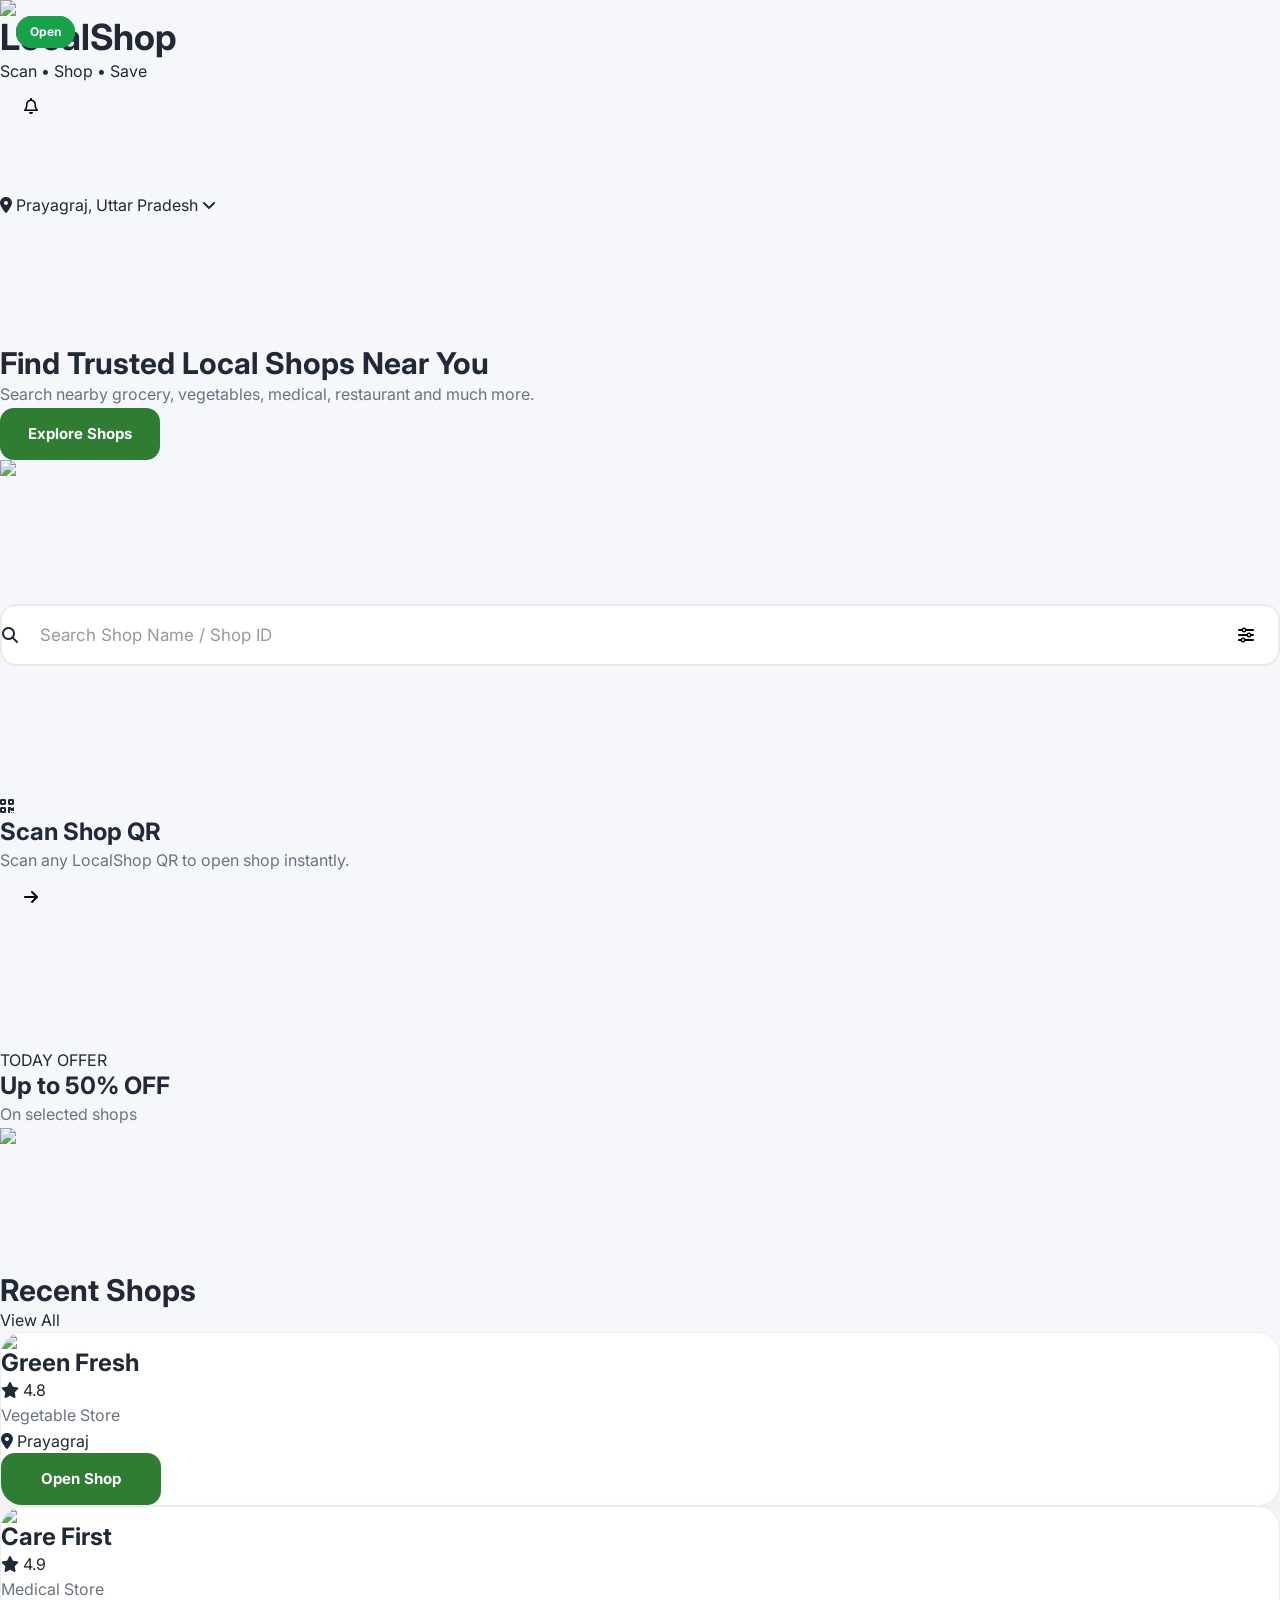
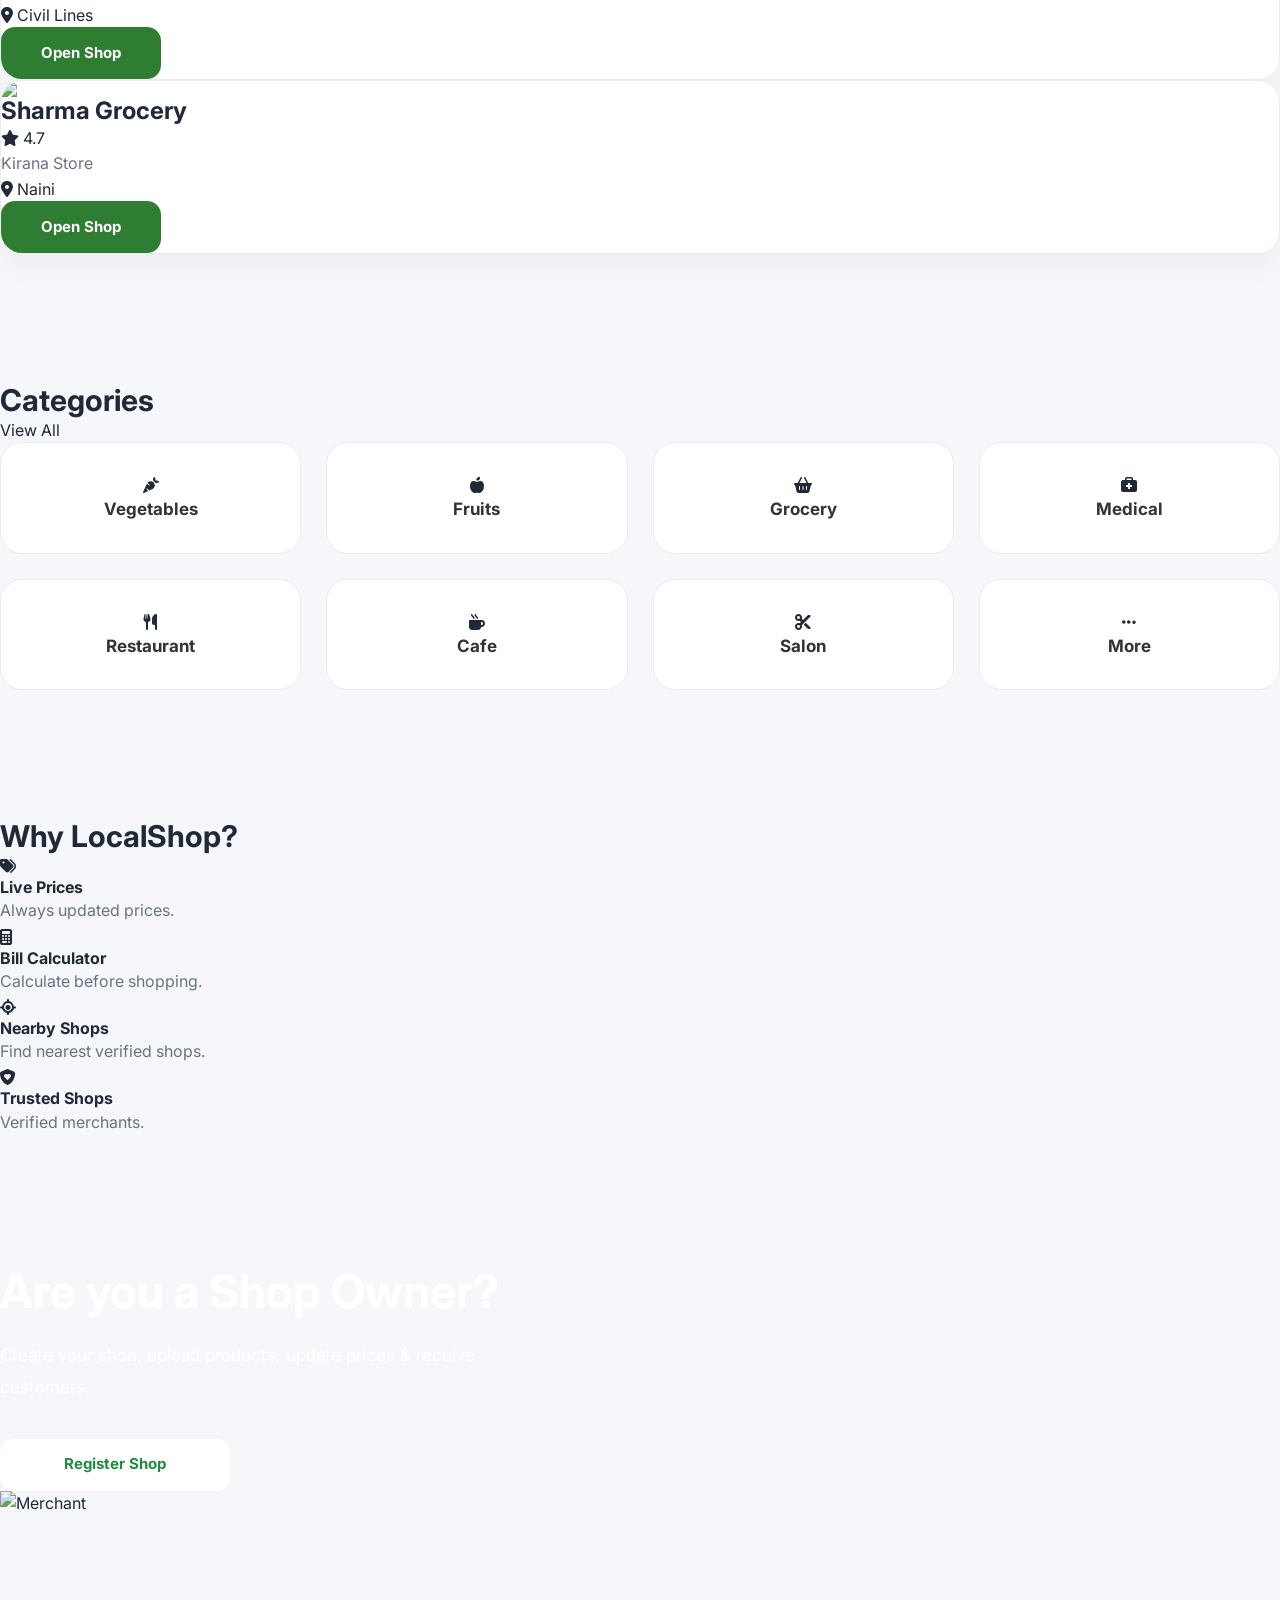
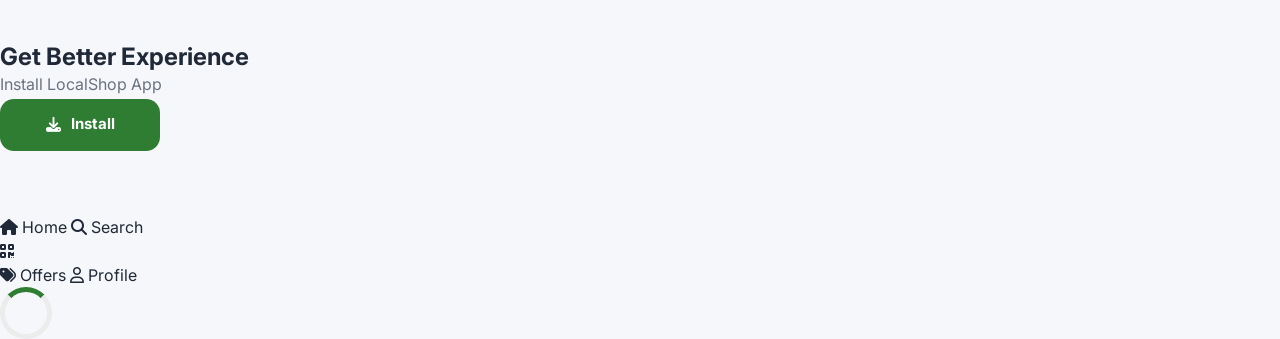
==== commit 4dbdc3a6: "Update index.html" ====
--- a/website/index.html
+++ b/website/index.html
@@ -4,703 +4,992 @@
 <head>
 
     <meta charset="UTF-8">
-    <meta http-equiv="X-UA-Compatible" content="IE=edge">
-    <meta name="viewport" content="width=device-width, initial-scale=1.0">
-
-    <title>LocalShop - Find Nearby Shops & Live Prices</title>
+
+    <meta name="viewport"
+        content="width=device-width, initial-scale=1.0">
+
+    <meta name="theme-color"
+        content="#1E8E3E">
+
+    <title>LocalShop | Find Nearby Shops</title>
 
     <meta name="description"
-        content="Find nearby local shops, scan QR code, compare prices, view today's offers and save money with LocalShop.">
-
-    <meta name="keywords"
-        content="LocalShop, QR Shop, Live Price, Grocery, Vegetable, Medical, Restaurant, Nearby Shop">
-
-    <meta name="theme-color" content="#1E8E3E">
-
-    <link rel="icon" href="assets/images/favicon.png">
-
-    <link rel="preconnect" href="https://fonts.googleapis.com">
-
-    <link rel="preconnect" href="https://fonts.gstatic.com" crossorigin>
+        content="Find Nearby Shops, Scan QR, Compare Prices">
+
+    <link rel="icon"
+        href="assets/images/logo/favicon.png">
+
+    <!-- Google Font -->
+
+    <link rel="preconnect"
+        href="https://fonts.googleapis.com">
+
+    <link rel="preconnect"
+        href="https://fonts.gstatic.com"
+        crossorigin>
 
     <link href="https://fonts.googleapis.com/css2?family=Inter:wght@300;400;500;600;700;800&display=swap"
         rel="stylesheet">
 
-    <link rel="stylesheet" href="assets/css/variables.css">
-    <link rel="stylesheet" href="assets/css/base.css">
-    <link rel="stylesheet" href="assets/css/utilities.css">
-    <link rel="stylesheet" href="assets/css/components.css">
-    <link rel="stylesheet" href="assets/css/home.css">
-    <link rel="stylesheet" href="assets/css/responsive.css">
+    <!-- FontAwesome -->
+
+    <link rel="stylesheet"
+        href="https://cdnjs.cloudflare.com/ajax/libs/font-awesome/6.7.2/css/all.min.css">
+
+    <!-- CSS -->
+
+    <link rel="stylesheet"
+        href="assets/css/variables.css">
+
+    <link rel="stylesheet"
+        href="assets/css/base.css">
+
+    <link rel="stylesheet"
+        href="assets/css/components.css">
+
+    <link rel="stylesheet"
+        href="assets/css/home.css">
 
 </head>
 
 <body>
 
-    <!-- ================= HEADER ================= -->
-
-    <header class="header">
-
-        <div class="container header-container">
-
-            <a href="/" class="logo">
-
-                <img src="assets/images/logo/localshop-logo.svg" alt="LocalShop">
-
-            </a>
-
-            <nav class="desktop-nav">
-
-                <a class="active" href="/">Home</a>
-
-                <a href="search/">Search Shop</a>
-
-                <a href="how-it-works/">How It Works</a>
-
-                <a href="about/">About Us</a>
-
-            </nav>
-
-            <div class="header-right">
-
-                <a href="/merchant/" class="btn btn-primary">
-
-                    <svg width="18" height="18"></svg>
-
-                    For Shop Owners
-
-                </a>
+
+
+<!-- =====================================================
+APP
+====================================================== -->
+
+<div class="app">
+
+
+
+<!-- =====================================================
+TOP HEADER
+====================================================== -->
+
+<header class="mobile-header">
+
+    <div class="header-left">
+
+        <img
+            src="assets/images/logo/logo.png"
+            class="logo">
+
+        <div>
+
+            <h1>
+
+                LocalShop
+
+            </h1>
+
+            <span>
+
+                Scan • Shop • Save
+
+            </span>
+
+        </div>
+
+    </div>
+
+    <button
+        class="notification-btn">
+
+        <i class="fa-regular fa-bell"></i>
+
+    </button>
+
+</header>
+
+
+
+<!-- =====================================================
+LOCATION
+====================================================== -->
+
+<section
+    class="location-bar">
+
+    <i
+        class="fa-solid fa-location-dot"></i>
+
+    <span>
+
+        Prayagraj,
+        Uttar Pradesh
+
+    </span>
+
+    <i
+        class="fa-solid fa-angle-down"></i>
+
+</section>
+
+
+
+<!-- =====================================================
+HERO
+====================================================== -->
+
+<section class="hero-card">
+
+    <div class="hero-content">
+
+        <h2>
+
+            Find Trusted
+
+            <span>
+
+                Local Shops
+
+            </span>
+
+            Near You
+
+        </h2>
+
+        <p>
+
+            Search nearby grocery,
+            vegetables,
+            medical,
+            restaurant
+            and much more.
+
+        </p>
+
+        <button
+            class="btn btn-primary">
+
+            Explore Shops
+
+        </button>
+
+    </div>
+
+    <div
+        class="hero-image">
+
+        <img
+            src="assets/images/hero/shop.png">
+
+    </div>
+
+</section>
+
+
+
+<!-- =====================================================
+SEARCH
+====================================================== -->
+
+<section
+    class="search-section">
+
+    <div
+        class="search-box">
+
+        <i
+            class="fa-solid fa-magnifying-glass"></i>
+
+        <input
+            type="text"
+            placeholder="Search Shop Name / Shop ID">
+
+        <button>
+
+            <i
+                class="fa-solid fa-sliders"></i>
+
+        </button>
+
+    </div>
+
+</section>
+
+
+
+<!-- =====================================================
+QR CARD
+====================================================== -->
+
+<section
+    class="scan-card">
+
+    <div
+        class="scan-left">
+
+        <div
+            class="scan-icon">
+
+            <i
+                class="fa-solid fa-qrcode"></i>
+
+        </div>
+
+    </div>
+
+    <div
+        class="scan-content">
+
+        <h3>
+
+            Scan Shop QR
+
+        </h3>
+
+        <p>
+
+            Scan any LocalShop QR
+            to open shop instantly.
+
+        </p>
+
+    </div>
+
+    <button
+        class="scan-btn">
+
+        <i
+            class="fa-solid fa-arrow-right"></i>
+
+    </button>
+
+</section>
+
+
+
+<!-- =====================================================
+TODAY OFFER
+====================================================== -->
+
+<section
+    class="offer-banner">
+
+    <div
+        class="offer-left">
+
+        <span>
+
+            TODAY OFFER
+
+        </span>
+
+        <h3>
+
+            Up to
+
+            50% OFF
+
+        </h3>
+
+        <p>
+
+            On selected shops
+
+        </p>
+
+    </div>
+
+    <img
+        src="assets/images/banners/offer.png">
+
+</section>
+
+
+
+<!-- =====================================================
+RECENT SHOPS
+====================================================== -->
+
+<section
+    class="section">
+
+    <div
+        class="section-title">
+
+        <h2>
+
+            Recent Shops
+
+        </h2>
+
+        <a href="#">
+
+            View All
+
+        </a>
+
+    </div>
+
+
+
+<div
+class="shop-scroll">
+
+
+
+<!-- SHOP -->
+
+<div
+class="shop-card">
+
+<div
+class="shop-image">
+
+<img
+src="assets/images/shops/shop1.jpg">
+
+<div
+class="shop-status">
+
+Open
+
+</div>
+
+</div>
+
+<div
+class="shop-body">
+
+<h3>
+
+Green Fresh
+
+</h3>
+
+<div
+class="rating">
+
+<i class="fa-solid fa-star"></i>
+
+4.8
+
+</div>
+
+<p>
+
+Vegetable Store
+
+</p>
+
+<div
+class="shop-location">
+
+<i
+class="fa-solid fa-location-dot"></i>
+
+Prayagraj
+
+</div>
+
+<a
+class="btn btn-primary">
+
+Open Shop
+
+</a>
+
+</div>
+
+</div>
+
+
+
+<!-- SHOP -->
+
+<div
+class="shop-card">
+
+<div
+class="shop-image">
+
+<img
+src="assets/images/shops/shop2.jpg">
+
+<div
+class="shop-status">
+
+Open
+
+</div>
+
+</div>
+
+<div
+class="shop-body">
+
+<h3>
+
+Care First
+
+</h3>
+
+<div
+class="rating">
+
+<i class="fa-solid fa-star"></i>
+
+4.9
+
+</div>
+
+<p>
+
+Medical Store
+
+</p>
+
+<div
+class="shop-location">
+
+<i
+class="fa-solid fa-location-dot"></i>
+
+Civil Lines
+
+</div>
+
+<a
+class="btn btn-primary">
+
+Open Shop
+
+</a>
+
+</div>
+
+</div>
+
+
+
+<!-- SHOP -->
+
+<div
+class="shop-card">
+
+<div
+class="shop-image">
+
+<img
+src="assets/images/shops/shop3.jpg">
+
+<div
+class="shop-status">
+
+Open
+
+</div>
+
+</div>
+
+<div
+class="shop-body">
+
+<h3>
+
+Sharma Grocery
+
+</h3>
+
+<div
+class="rating">
+
+<i class="fa-solid fa-star"></i>
+
+4.7
+
+</div>
+
+<p>
+
+Kirana Store
+
+</p>
+
+<div
+class="shop-location">
+
+<i
+class="fa-solid fa-location-dot"></i>
+
+Naini
+
+</div>
+
+<a
+class="btn btn-primary">
+
+Open Shop
+
+</a>
+
+</div>
+
+</div>
+
+
+
+</div>
+
+</section>
+
+    <!-- =====================================================
+CATEGORIES
+====================================================== -->
+
+<section class="section">
+
+    <div class="section-title">
+
+        <h2>
+
+            Categories
+
+        </h2>
+
+        <a href="#">
+
+            View All
+
+        </a>
+
+    </div>
+
+    <div class="category-grid">
+
+        <a href="#" class="category-card">
+
+            <div class="category-icon vegetable">
+
+                <i class="fa-solid fa-carrot"></i>
 
             </div>
 
+            <span>
+
+                Vegetables
+
+            </span>
+
+        </a>
+
+        <a href="#" class="category-card">
+
+            <div class="category-icon fruit">
+
+                <i class="fa-solid fa-apple-whole"></i>
+
+            </div>
+
+            <span>
+
+                Fruits
+
+            </span>
+
+        </a>
+
+        <a href="#" class="category-card">
+
+            <div class="category-icon grocery">
+
+                <i class="fa-solid fa-basket-shopping"></i>
+
+            </div>
+
+            <span>
+
+                Grocery
+
+            </span>
+
+        </a>
+
+        <a href="#" class="category-card">
+
+            <div class="category-icon medical">
+
+                <i class="fa-solid fa-briefcase-medical"></i>
+
+            </div>
+
+            <span>
+
+                Medical
+
+            </span>
+
+        </a>
+
+        <a href="#" class="category-card">
+
+            <div class="category-icon restaurant">
+
+                <i class="fa-solid fa-utensils"></i>
+
+            </div>
+
+            <span>
+
+                Restaurant
+
+            </span>
+
+        </a>
+
+        <a href="#" class="category-card">
+
+            <div class="category-icon cafe">
+
+                <i class="fa-solid fa-mug-hot"></i>
+
+            </div>
+
+            <span>
+
+                Cafe
+
+            </span>
+
+        </a>
+
+        <a href="#" class="category-card">
+
+            <div class="category-icon salon">
+
+                <i class="fa-solid fa-scissors"></i>
+
+            </div>
+
+            <span>
+
+                Salon
+
+            </span>
+
+        </a>
+
+        <a href="#" class="category-card">
+
+            <div class="category-icon more">
+
+                <i class="fa-solid fa-ellipsis"></i>
+
+            </div>
+
+            <span>
+
+                More
+
+            </span>
+
+        </a>
+
+    </div>
+
+</section>
+
+
+
+<!-- =====================================================
+WHY LOCALSHOP
+====================================================== -->
+
+<section class="section why-section">
+
+    <div class="section-title">
+
+        <h2>
+
+            Why LocalShop?
+
+        </h2>
+
+    </div>
+
+    <div class="why-grid">
+
+        <div class="why-card">
+
+            <i class="fa-solid fa-tags"></i>
+
+            <h4>
+
+                Live Prices
+
+            </h4>
+
+            <p>
+
+                Always updated
+                prices.
+
+            </p>
+
         </div>
 
-    </header>
-
-
-
-    <!-- ================= HERO ================= -->
-
-    <section class="hero">
-
-        <div class="container hero-grid">
-
-            <div class="hero-left">
-
-                <h1>
-
-                    Find Local Shops.<br>
-
-                    <span>Check Live Prices.</span>
-
-                </h1>
-
-                <p>
-
-                    Scan QR Code or enter Shop ID to view live prices
-                    and shop easily.
-
-                </p>
-
-
-
-                <form id="searchForm" autocomplete="off">
-
-                    <div class="search-box">
-
-                        <input type="text"
-                            id="shopId"
-                            placeholder="Enter Shop ID (e.g. PRY8A4C2)"
-                            maxlength="20">
-
-                    </div>
-
-                    <button type="submit"
-                        class="btn btn-primary">
-
-                        Search Shop
-
-                    </button>
-
-                    <span class="divider">
-
-                        OR
-
-                    </span>
-
-                    <button type="button"
-                        id="scanButton"
-                        class="btn btn-outline">
-
-                        Scan QR Code
-
-                    </button>
-
-                </form>
-
-            </div>
-
-
-
-            <div class="hero-right">
-
-                <img
-                    src="assets/images/home/hero-shop.webp"
-                    alt="LocalShop">
-
-            </div>
+        <div class="why-card">
+
+            <i class="fa-solid fa-calculator"></i>
+
+            <h4>
+
+                Bill Calculator
+
+            </h4>
+
+            <p>
+
+                Calculate before
+                shopping.
+
+            </p>
 
         </div>
 
-    </section>
-
-
-
-    <!-- ================= QR SECTION ================= -->
-
-    <section class="scanner-section">
-
-        <div class="container">
-
-            <div class="scanner-card">
-
-                <div class="scanner-icon">
-
-                    <img
-                        src="assets/images/icons/scan-qr.svg"
-                        alt="Scan">
-
-                </div>
-
-                <div class="scanner-content">
-
-                    <h2>
-
-                        Scan QR Code
-
-                    </h2>
-
-                    <p>
-
-                        Point your camera at any LocalShop QR Code
-                        to open the shop instantly.
-
-                    </p>
-
-                    <button
-                        class="btn btn-primary"
-                        id="openScanner">
-
-                        Open Scanner
-
-                    </button>
-
-                </div>
-
-                <div class="scanner-features">
-
-                    <ul>
-
-                        <li>100% Safe & Secure</li>
-
-                        <li>No Login Required</li>
-
-                        <li>Fast & Easy</li>
-
-                        <li>Live Prices</li>
-
-                    </ul>
-
-                </div>
-
-            </div>
+        <div class="why-card">
+
+            <i class="fa-solid fa-location-crosshairs"></i>
+
+            <h4>
+
+                Nearby Shops
+
+            </h4>
+
+            <p>
+
+                Find nearest
+                verified shops.
+
+            </p>
 
         </div>
 
-    </section>
-
-
-
-    <!-- ================= RECENT SHOPS ================= -->
-
-    <section class="recent-shops">
-
-        <div class="container">
-
-            <div class="section-header">
-
-                <h2>
-
-                    Recent Shops
-
-                </h2>
-
-                <a href="shops/">
-
-                    View All
-
-                </a>
-
-            </div>
-
-            <div
-                class="shop-grid"
-                id="recentShopList">
-
-            </div>
+        <div class="why-card">
+
+            <i class="fa-solid fa-shield-heart"></i>
+
+            <h4>
+
+                Trusted Shops
+
+            </h4>
+
+            <p>
+
+                Verified
+                merchants.
+
+            </p>
 
         </div>
 
-    </section>
-
-
-
-    <!-- ================= SHOP CATEGORIES ================= -->
-
-    <section class="categories">
-
-        <div class="container">
-
-            <div class="section-header">
-
-                <h2>
-
-                    Shop Categories
-
-                </h2>
-
-                <a href="categories/">
-
-                    View All
-
-                </a>
-
-            </div>
-
-            <div
-                class="category-grid">
-
-                <a href="/category/vegetables/">
-
-                    <img src="assets/images/categories/vegetables.png">
-
-                    <span>Vegetables</span>
-
-                </a>
-
-                <a href="/category/fruits/">
-
-                    <img src="assets/images/categories/fruits.png">
-
-                    <span>Fruits</span>
-
-                </a>
-
-                <a href="/category/grocery/">
-
-                    <img src="assets/images/categories/grocery.png">
-
-                    <span>Grocery</span>
-
-                </a>
-
-                <a href="/category/medical/">
-
-                    <img src="assets/images/categories/medical.png">
-
-                    <span>Medical</span>
-
-                </a>
-
-                <a href="/category/restaurant/">
-
-                    <img src="assets/images/categories/restaurant.png">
-
-                    <span>Restaurant</span>
-
-                </a>
-
-                <a href="/category/cafe/">
-
-                    <img src="assets/images/categories/cafe.png">
-
-                    <span>Cafe</span>
-
-                </a>
-
-                <a href="/category/others/">
-
-                    <img src="assets/images/categories/others.png">
-
-                    <span>Others</span>
-
-                </a>
-
-            </div>
+    </div>
+
+</section>
+
+
+
+<!-- =====================================================
+SHOP OWNER CTA
+====================================================== -->
+
+<section class="merchant-banner">
+
+    <div class="merchant-content">
+
+        <h2>
+
+            Are you a
+            Shop Owner?
+
+        </h2>
+
+        <p>
+
+            Create your shop,
+            upload products,
+            update prices &
+            receive customers.
+
+        </p>
+
+        <a
+            href="/merchant/"
+            class="btn btn-primary">
+
+            Register Shop
+
+        </a>
+
+    </div>
+
+    <img
+        src="assets/images/merchant/merchant-shop.png"
+        alt="Merchant">
+
+</section>
+
+
+
+<!-- =====================================================
+DOWNLOAD APP
+====================================================== -->
+
+<section class="download-app">
+
+    <div class="download-card">
+
+        <div>
+
+            <h3>
+
+                Get Better Experience
+
+            </h3>
+
+            <p>
+
+                Install LocalShop App
+
+            </p>
 
         </div>
 
-    </section>
-
-<!-- ================= WHY LOCALSHOP ================= -->
-
-    <section class="why-localshop">
-
-        <div class="container">
-
-            <div class="section-header">
-
-                <h2>
-                    Why LocalShop?
-                </h2>
-
-                <p>
-                    Everything you need before visiting a shop.
-                </p>
-
-            </div>
-
-            <div class="feature-grid">
-
-                <div class="feature-card">
-
-                    <img src="assets/images/icons/live-price.svg" alt="">
-
-                    <h3>Live Prices</h3>
-
-                    <p>
-                        View today's latest product prices before leaving your home.
-                    </p>
-
-                </div>
-
-                <div class="feature-card">
-
-                    <img src="assets/images/icons/verified.svg" alt="">
-
-                    <h3>Verified Shops</h3>
-
-                    <p>
-                        Every verified shop is reviewed before being published.
-                    </p>
-
-                </div>
-
-                <div class="feature-card">
-
-                    <img src="assets/images/icons/offer.svg" alt="">
-
-                    <h3>Latest Offers</h3>
-
-                    <p>
-                        Discover discounts and special offers from nearby shops.
-                    </p>
-
-                </div>
-
-                <div class="feature-card">
-
-                    <img src="assets/images/icons/calculator.svg" alt="">
-
-                    <h3>Bill Calculator</h3>
-
-                    <p>
-                        Calculate your estimated shopping bill instantly.
-                    </p>
-
-                </div>
-
-            </div>
+        <button
+            class="btn btn-success">
+
+            <i class="fa-solid fa-download"></i>
+
+            Install
+
+        </button>
+
+    </div>
+
+</section>
+
+
+
+<!-- =====================================================
+BOTTOM NAVIGATION
+====================================================== -->
+
+<nav class="bottom-nav">
+
+    <a
+        href="/"
+        class="active">
+
+        <i
+            class="fa-solid fa-house"></i>
+
+        <span>
+
+            Home
+
+        </span>
+
+    </a>
+
+    <a
+        href="/search/">
+
+        <i
+            class="fa-solid fa-magnifying-glass"></i>
+
+        <span>
+
+            Search
+
+        </span>
+
+    </a>
+
+    <a
+        href="/scan/"
+        class="scan-center">
+
+        <div
+            class="scan-circle">
+
+            <i
+                class="fa-solid fa-qrcode"></i>
 
         </div>
 
-    </section>
-
-
-
-    <!-- ================= HOW IT WORKS ================= -->
-
-    <section class="how-it-works">
-
-        <div class="container">
-
-            <div class="section-header">
-
-                <h2>
-
-                    How It Works
-
-                </h2>
-
-            </div>
-
-            <div class="steps-grid">
-
-                <div class="step-card">
-
-                    <div class="step-number">
-
-                        1
-
-                    </div>
-
-                    <img src="assets/images/icons/scan.svg" alt="">
-
-                    <h3>
-
-                        Scan QR
-
-                    </h3>
-
-                    <p>
-
-                        Scan LocalShop QR Code outside the shop.
-
-                    </p>
-
-                </div>
-
-                <div class="step-card">
-
-                    <div class="step-number">
-
-                        2
-
-                    </div>
-
-                    <img src="assets/images/icons/shop.svg" alt="">
-
-                    <h3>
-
-                        View Shop
-
-                    </h3>
-
-                    <p>
-
-                        Browse products, prices and offers.
-
-                    </p>
-
-                </div>
-
-                <div class="step-card">
-
-                    <div class="step-number">
-
-                        3
-
-                    </div>
-
-                    <img src="assets/images/icons/cart.svg" alt="">
-
-                    <h3>
-
-                        Select Products
-
-                    </h3>
-
-                    <p>
-
-                        Add products to estimate your bill.
-
-                    </p>
-
-                </div>
-
-                <div class="step-card">
-
-                    <div class="step-number">
-
-                        4
-
-                    </div>
-
-                    <img src="assets/images/icons/location.svg" alt="">
-
-                    <h3>
-
-                        Visit Shop
-
-                    </h3>
-
-                    <p>
-
-                        Visit the shop and purchase confidently.
-
-                    </p>
-
-                </div>
-
-            </div>
-
-        </div>
-
-    </section>
-
-
-
-    <!-- ================= SHOP OWNER CTA ================= -->
-
-    <section class="merchant-section">
-
-        <div class="container">
-
-            <div class="merchant-card">
-
-                <div class="merchant-content">
-
-                    <h2>
-
-                        Own a Local Shop?
-
-                    </h2>
-
-                    <p>
-
-                        Create your digital shop in minutes.
-
-                        Get your own QR Code, digital profile,
-                        product list and live pricing.
-
-                    </p>
-
-                    <a
-                        href="/merchant/"
-                        class="btn btn-primary">
-
-                        Register Your Shop
-
-                    </a>
-
-                </div>
-
-                <div class="merchant-image">
-
-                    <img
-                        src="assets/images/home/merchant.webp"
-                        alt="Merchant">
-
-                </div>
-
-            </div>
-
-        </div>
-
-    </section>
-
-
-
-    <!-- ================= FOOTER ================= -->
-
-    <footer class="footer">
-
-        <div class="container">
-
-            <div class="footer-grid">
-
-                <div>
-
-                    <img
-                        src="assets/images/logo/localshop-logo-white.svg"
-                        alt="">
-
-                    <p>
-
-                        LocalShop helps nearby shops become
-                        digital through QR technology.
-
-                    </p>
-
-                </div>
-
-                <div>
-
-                    <h4>
-
-                        Company
-
-                    </h4>
-
-                    <a href="/about/">About</a>
-
-                    <a href="/privacy/">Privacy</a>
-
-                    <a href="/terms/">Terms</a>
-
-                    <a href="/contact/">Contact</a>
-
-                </div>
-
-                <div>
-
-                    <h4>
-
-                        Customer
-
-                    </h4>
-
-                    <a href="/search/">Search Shop</a>
-
-                    <a href="/scan/">QR Scan</a>
-
-                    <a href="/faq/">FAQ</a>
-
-                </div>
-
-                <div>
-
-                    <h4>
-
-                        Merchant
-
-                    </h4>
-
-                    <a href="/merchant/">Dashboard</a>
-
-                    <a href="/merchant/register/">Register</a>
-
-                </div>
-
-            </div>
-
-            <div class="footer-bottom">
-
-                <p>
-
-                    © 2026 LocalShop. All Rights Reserved.
-
-                </p>
-
-            </div>
-
-        </div>
-
-    </footer>
-
-
-
-    <!-- ================= LOADER ================= -->
-
-    <div id="globalLoader"></div>
-
-    <!-- ================= TOAST ================= -->
-
-    <div id="toastContainer"></div>
-
-    <!-- ================= MODAL ROOT ================= -->
-
-    <div id="modalRoot"></div>
-
-    <!-- ================= SCRIPTS ================= -->
-
-    <script src="assets/js/config.js"></script>
-    <script src="assets/js/storage.js"></script>
-    <script src="assets/js/utils.js"></script>
-    <script src="assets/js/api.js"></script>
-    <script src="assets/js/theme.js"></script>
-    <script src="assets/js/router.js"></script>
-    <script src="assets/js/app.js"></script>
+    </a>
+
+    <a
+        href="/offers/">
+
+        <i
+            class="fa-solid fa-tags"></i>
+
+        <span>
+
+            Offers
+
+        </span>
+
+    </a>
+
+    <a
+        href="/profile/">
+
+        <i
+            class="fa-regular fa-user"></i>
+
+        <span>
+
+            Profile
+
+        </span>
+
+    </a>
+
+</nav>
+
+
+
+<!-- =====================================================
+GLOBAL COMPONENTS
+====================================================== -->
+
+<div id="toastContainer"></div>
+
+<div id="loader">
+
+    <div class="loader"></div>
+
+</div>
+
+<div id="modalRoot"></div>
+
+
+
+<!-- =====================================================
+JS
+====================================================== -->
+
+<script src="assets/js/config.js"></script>
+
+<script src="assets/js/storage.js"></script>
+
+<script src="assets/js/utils.js"></script>
+
+<script src="assets/js/api.js"></script>
+
+<script src="assets/js/theme.js"></script>
+
+<script src="assets/js/home.js"></script>
+
+</div>
 
 </body>
 
--- a/website/assets/css/components.css
+++ b/website/assets/css/components.css
@@ -1,140 +1,991 @@
-
 /*
-Project: LocalShop Platform
-File: components.css
-Version: 0.1.0
+=========================================================
+Project      : LocalShop Platform
+Repository   : localshop-platform
+File         : components.css
+Part         : 1
+=========================================================
 */
 
+
+/* =========================================================
+BUTTONS
+========================================================= */
+
 .btn{
-display:inline-flex;
-align-items:center;
-justify-content:center;
-gap:10px;
-min-height:var(--btn-height-md);
-padding:0 24px;
-border-radius:var(--radius-md);
-font-weight:var(--font-semibold);
-transition:var(--transition-fast);
-cursor:pointer;
+
+    display:inline-flex;
+    align-items:center;
+    justify-content:center;
+
+    gap:10px;
+
+    min-width:160px;
+    height:52px;
+
+    padding:0 24px;
+
+    border:none;
+
+    border-radius:14px;
+
+    cursor:pointer;
+
+    font-size:15px;
+    font-weight:700;
+
+    text-decoration:none;
+
+    transition:.25s;
+
 }
 
 .btn-primary{
-background:var(--color-primary);
-color:#fff;
+
+    background:var(--color-primary);
+
+    color:#fff;
+
 }
 
 .btn-primary:hover{
-background:var(--color-primary-dark);
+
+    background:#16662B;
+
 }
 
 .btn-secondary{
-background:var(--color-secondary);
-color:#fff;
-}
+
+    background:#1976D2;
+
+    color:#fff;
+
+}
+
+.btn-secondary:hover{
+
+    background:#125CAB;
+
+}
+
+.btn-outline{
+
+    border:2px solid var(--color-primary);
+
+    color:var(--color-primary);
+
+    background:#fff;
+
+}
+
+.btn-outline:hover{
+
+    background:var(--color-primary);
+
+    color:#fff;
+
+}
+
+.btn-danger{
+
+    background:#D32F2F;
+
+    color:#fff;
+
+}
+
+.btn-danger:hover{
+
+    background:#B71C1C;
+
+}
+
+.btn-success{
+
+    background:#2E7D32;
+
+    color:#fff;
+
+}
+
+.btn-success:hover{
+
+    background:#1B5E20;
+
+}
+
+.btn-sm{
+
+    height:42px;
+
+    min-width:120px;
+
+    font-size:14px;
+
+}
+
+.btn-lg{
+
+    height:60px;
+
+    min-width:220px;
+
+    font-size:17px;
+
+}
+
+
+
+/* =========================================================
+CARD
+========================================================= */
 
 .card{
-background:var(--color-white);
-border-radius:var(--card-radius);
-padding:var(--card-padding);
-box-shadow:var(--shadow-sm);
-border:1px solid var(--color-border);
-}
+
+    background:#fff;
+
+    border-radius:20px;
+
+    border:1px solid #ECECEC;
+
+    box-shadow:
+
+    0 10px 28px rgba(0,0,0,.05);
+
+    transition:.25s;
+
+}
+
+.card:hover{
+
+    box-shadow:
+
+    0 25px 50px rgba(0,0,0,.09);
+
+}
+
+
+
+/* =========================================================
+INPUT
+========================================================= */
+
+.form-group{
+
+    margin-bottom:22px;
+
+}
+
+.form-label{
+
+    display:block;
+
+    margin-bottom:8px;
+
+    font-weight:600;
+
+    color:#333;
+
+}
+
+.form-control{
+
+    width:100%;
+
+    height:54px;
+
+    border:2px solid #E7E7E7;
+
+    border-radius:14px;
+
+    padding:0 18px;
+
+    font-size:15px;
+
+    transition:.25s;
+
+}
+
+.form-control:focus{
+
+    border-color:var(--color-primary);
+
+    box-shadow:
+
+    0 0 0 4px rgba(46,125,50,.10);
+
+}
+
+textarea.form-control{
+
+    height:130px;
+
+    resize:vertical;
+
+    padding:16px;
+
+}
+
+
+
+/* =========================================================
+BADGE
+========================================================= */
 
 .badge{
-display:inline-flex;
-align-items:center;
-padding:4px 10px;
-border-radius:999px;
-font-size:12px;
-font-weight:600;
+
+    display:inline-flex;
+
+    align-items:center;
+
+    justify-content:center;
+
+    padding:7px 14px;
+
+    border-radius:999px;
+
+    font-size:12px;
+
+    font-weight:700;
+
 }
 
 .badge-success{
-background:#E8F5E9;
-color:var(--color-success);
-}
-
-.input-group{
-display:flex;
-flex-direction:column;
-gap:8px;
-}
-
-.form-control{
-width:100%;
-height:var(--input-height);
-padding:0 16px;
-border:1px solid var(--color-border);
-border-radius:var(--input-radius);
-background:#fff;
-}
-
-.form-control:focus{
-border-color:var(--color-primary);
-box-shadow:0 0 0 3px rgba(46,125,50,.15);
-}
+
+    background:#E8F5E9;
+
+    color:#2E7D32;
+
+}
+
+.badge-warning{
+
+    background:#FFF8E1;
+
+    color:#F57F17;
+
+}
+
+.badge-danger{
+
+    background:#FFEBEE;
+
+    color:#C62828;
+
+}
+
+.badge-primary{
+
+    background:#E8F5E9;
+
+    color:var(--color-primary);
+
+}
+
+
+
+/* =========================================================
+SHOP CARD
+========================================================= */
+
+.shop-card{
+
+    background:#fff;
+
+    border-radius:22px;
+
+    overflow:hidden;
+
+    border:1px solid #ECECEC;
+
+    transition:.3s;
+
+}
+
+.shop-card:hover{
+
+    transform:translateY(-6px);
+
+}
+
+.shop-card-image{
+
+    height:200px;
+
+    overflow:hidden;
+
+}
+
+.shop-card-image img{
+
+    width:100%;
+
+    height:100%;
+
+    object-fit:cover;
+
+    transition:.4s;
+
+}
+
+.shop-card:hover img{
+
+    transform:scale(1.05);
+
+}
+
+.shop-card-content{
+
+    padding:22px;
+
+}
+
+
+
+/* =========================================================
+CATEGORY CARD
+========================================================= */
+
+.category-card{
+
+    background:#fff;
+
+    border-radius:20px;
+
+    padding:26px;
+
+    text-align:center;
+
+    border:1px solid #ECECEC;
+
+    transition:.25s;
+
+}
+
+.category-card:hover{
+
+    transform:translateY(-6px);
+
+}
+
+.category-card img{
+
+    width:72px;
+
+    margin:auto;
+
+    margin-bottom:16px;
+
+}
+
+.category-card h3{
+
+    font-size:17px;
+
+}
+
+
+
+/* =========================================================
+FEATURE CARD
+========================================================= */
+
+.feature-card{
+
+    background:#fff;
+
+    border-radius:20px;
+
+    border:1px solid #ECECEC;
+
+    padding:34px 24px;
+
+    text-align:center;
+
+}
+
+.feature-card img{
+
+    width:72px;
+
+    margin:auto;
+
+    margin-bottom:20px;
+
+}
+
+.feature-card h3{
+
+    margin-bottom:12px;
+
+}
+
+
+
+/* =========================================================
+MODAL
+========================================================= */
 
 .modal{
-position:fixed;
-inset:0;
-display:none;
-align-items:center;
-justify-content:center;
-background:rgba(0,0,0,.45);
-z-index:var(--z-modal);
-}
-
-.modal-content{
-background:#fff;
-width:min(92%,600px);
-border-radius:var(--radius-lg);
-padding:24px;
-box-shadow:var(--shadow-lg);
-}
+
+    position:fixed;
+
+    inset:0;
+
+    display:none;
+
+    align-items:center;
+
+    justify-content:center;
+
+    background:rgba(0,0,0,.45);
+
+    z-index:9999;
+
+}
+
+.modal.active{
+
+    display:flex;
+
+}
+
+.modal-box{
+
+    width:95%;
+
+    max-width:620px;
+
+    background:#fff;
+
+    border-radius:24px;
+
+    padding:35px;
+
+}
+
+
+
+/* =========================================================
+LOADER
+========================================================= */
+
+.loader{
+
+    width:52px;
+
+    height:52px;
+
+    border:5px solid #ECECEC;
+
+    border-top-color:var(--color-primary);
+
+    border-radius:50%;
+
+    animation:spin .8s linear infinite;
+
+}
+
+@keyframes spin{
+
+    to{
+
+        transform:rotate(360deg);
+
+    }
+
+}
+
+
+
+/* =========================================================
+TOAST
+========================================================= */
 
 .toast{
-position:fixed;
-right:20px;
-bottom:20px;
-background:#222;
-color:#fff;
-padding:14px 18px;
-border-radius:10px;
-z-index:var(--z-toast);
-}
-
-.loader{
-width:44px;
-height:44px;
-border:4px solid #ddd;
-border-top-color:var(--color-primary);
-border-radius:50%;
-animation:spin .8s linear infinite;
-}
-
-@keyframes spin{
-to{transform:rotate(360deg);}
-}
-
-.shop-card{
-display:flex;
-flex-direction:column;
-overflow:hidden;
-background:#fff;
-border-radius:var(--card-radius);
-border:1px solid var(--color-border);
-box-shadow:var(--shadow-sm);
-}
-
-.shop-card img{
-width:100%;
-aspect-ratio:16/9;
-object-fit:cover;
-}
-
-.shop-card-body{
-padding:16px;
-display:flex;
-flex-direction:column;
-gap:10px;
-}
+
+    min-width:320px;
+
+    background:#222;
+
+    color:#fff;
+
+    padding:16px 20px;
+
+    border-radius:14px;
+
+    box-shadow:0 15px 35px rgba(0,0,0,.20);
+
+    margin-top:12px;
+
+}
+
+
+/* =========================================================
+DROPDOWN
+========================================================= */
+
+.dropdown{
+
+    position:relative;
+
+}
+
+.dropdown-menu{
+
+    position:absolute;
+
+    top:110%;
+
+    left:0;
+
+    min-width:220px;
+
+    background:#fff;
+
+    border:1px solid #ECECEC;
+
+    border-radius:18px;
+
+    padding:10px 0;
+
+    box-shadow:0 20px 40px rgba(0,0,0,.08);
+
+    opacity:0;
+
+    visibility:hidden;
+
+    transform:translateY(10px);
+
+    transition:.25s;
+
+    z-index:999;
+
+}
+
+.dropdown:hover .dropdown-menu{
+
+    opacity:1;
+
+    visibility:visible;
+
+    transform:translateY(0);
+
+}
+
+.dropdown-menu a{
+
+    display:block;
+
+    padding:12px 18px;
+
+    color:#333;
+
+    font-weight:500;
+
+}
+
+.dropdown-menu a:hover{
+
+    background:#F7F7F7;
+
+    color:var(--color-primary);
+
+}
+
+
+
+/* =========================================================
+TABLE
+========================================================= */
+
+.table{
+
+    width:100%;
+
+    border-collapse:collapse;
+
+    background:#fff;
+
+}
+
+.table th{
+
+    background:#F8F9FA;
+
+    padding:18px;
+
+    text-align:left;
+
+    font-size:14px;
+
+    font-weight:700;
+
+    border-bottom:1px solid #ECECEC;
+
+}
+
+.table td{
+
+    padding:18px;
+
+    border-bottom:1px solid #F1F1F1;
+
+}
+
+.table tbody tr:hover{
+
+    background:#FAFAFA;
+
+}
+
+
+
+/* =========================================================
+SEARCH BAR
+========================================================= */
+
+.search-bar{
+
+    display:flex;
+
+    align-items:center;
+
+    width:100%;
+
+    height:58px;
+
+    background:#fff;
+
+    border:2px solid #ECECEC;
+
+    border-radius:16px;
+
+    overflow:hidden;
+
+}
+
+.search-bar input{
+
+    flex:1;
+
+    border:none;
+
+    outline:none;
+
+    height:100%;
+
+    padding:0 18px;
+
+    font-size:15px;
+
+}
+
+.search-bar button{
+
+    width:60px;
+
+    height:58px;
+
+    border:none;
+
+    background:var(--color-primary);
+
+    color:#fff;
+
+    cursor:pointer;
+
+}
+
+
+
+/* =========================================================
+PAGINATION
+========================================================= */
+
+.pagination{
+
+    display:flex;
+
+    justify-content:center;
+
+    gap:10px;
+
+    margin-top:40px;
+
+}
+
+.pagination a{
+
+    width:42px;
+
+    height:42px;
+
+    display:flex;
+
+    align-items:center;
+
+    justify-content:center;
+
+    border-radius:12px;
+
+    border:1px solid #E5E5E5;
+
+    color:#333;
+
+}
+
+.pagination a.active{
+
+    background:var(--color-primary);
+
+    color:#fff;
+
+    border-color:var(--color-primary);
+
+}
+
+
+
+/* =========================================================
+ALERT
+========================================================= */
+
+.alert{
+
+    display:flex;
+
+    align-items:flex-start;
+
+    gap:14px;
+
+    padding:18px 20px;
+
+    border-radius:16px;
+
+    margin-bottom:20px;
+
+}
+
+.alert-success{
+
+    background:#E8F5E9;
+
+    color:#2E7D32;
+
+}
+
+.alert-warning{
+
+    background:#FFF8E1;
+
+    color:#F57C00;
+
+}
+
+.alert-danger{
+
+    background:#FDECEC;
+
+    color:#C62828;
+
+}
+
+.alert-info{
+
+    background:#E3F2FD;
+
+    color:#1565C0;
+
+}
+
+
+
+/* =========================================================
+AVATAR
+========================================================= */
+
+.avatar{
+
+    width:48px;
+
+    height:48px;
+
+    border-radius:50%;
+
+    overflow:hidden;
+
+    background:#EEE;
+
+}
+
+.avatar img{
+
+    width:100%;
+
+    height:100%;
+
+    object-fit:cover;
+
+}
+
+
+
+/* =========================================================
+BREADCRUMB
+========================================================= */
+
+.breadcrumb{
+
+    display:flex;
+
+    align-items:center;
+
+    gap:8px;
+
+    margin-bottom:30px;
+
+    font-size:14px;
+
+}
+
+.breadcrumb a{
+
+    color:#666;
+
+}
+
+.breadcrumb span{
+
+    color:#999;
+
+}
+
+
+
+/* =========================================================
+ACCORDION
+========================================================= */
+
+.accordion{
+
+    border:1px solid #ECECEC;
+
+    border-radius:18px;
+
+    overflow:hidden;
+
+}
+
+.accordion-item+
+
+.accordion-item{
+
+    border-top:1px solid #ECECEC;
+
+}
+
+.accordion-header{
+
+    display:flex;
+
+    justify-content:space-between;
+
+    align-items:center;
+
+    padding:20px 24px;
+
+    cursor:pointer;
+
+    background:#fff;
+
+    font-weight:700;
+
+}
+
+.accordion-body{
+
+    display:none;
+
+    padding:20px 24px;
+
+    background:#FAFAFA;
+
+    line-height:1.8;
+
+}
+
+.accordion-item.active .accordion-body{
+
+    display:block;
+
+}
+
+
+
+/* =========================================================
+EMPTY STATE
+========================================================= */
+
+.empty-state{
+
+    text-align:center;
+
+    padding:80px 30px;
+
+}
+
+.empty-state img{
+
+    width:170px;
+
+    margin:auto;
+
+    margin-bottom:25px;
+
+}
+
+.empty-state h3{
+
+    margin-bottom:14px;
+
+    font-size:24px;
+
+}
+
+.empty-state p{
+
+    color:#666;
+
+    max-width:420px;
+
+    margin:auto;
+
+    line-height:1.8;
+
+}
+
+
+
+/* =========================================================
+DIVIDER
+========================================================= */
+
+.divider-line{
+
+    width:100%;
+
+    height:1px;
+
+    background:#ECECEC;
+
+    margin:35px 0;
+
+}
+
+
+
+/* =========================================================
+END OF components.css
+Version : 1.0
+========================================================= */
--- a/website/assets/css/home.css
+++ b/website/assets/css/home.css
@@ -1,135 +1,1422 @@
-
 /*
-Project: LocalShop Platform
-File: home.css
-Version:0.1.0
+=========================================================
+Project      : LocalShop Platform
+Repository   : localshop-platform
+File         : home.css
+Part         : 1
+=========================================================
 */
 
+
+/* =========================================================
+   HEADER
+========================================================= */
+
 .header{
-position:sticky;
-top:0;
-z-index:var(--z-sticky);
-height:var(--header-height);
-background:#fff;
-border-bottom:1px solid var(--color-border);
+
+    position:sticky;
+    top:0;
+    left:0;
+
+    width:100%;
+    height:72px;
+
+    background:#ffffff;
+
+    z-index:999;
+
+    border-bottom:1px solid #ECECEC;
+
+    transition:.25s;
+
+}
+
+.header.scrolled{
+
+    box-shadow:0 10px 25px rgba(0,0,0,.05);
+
 }
 
 .header-container{
-display:flex;
-align-items:center;
-justify-content:space-between;
-height:100%;
-}
-
-.logo img{height:42px}
+
+    display:flex;
+
+    align-items:center;
+
+    justify-content:space-between;
+
+    height:72px;
+
+}
+
+.logo{
+
+    display:flex;
+
+    align-items:center;
+
+    gap:12px;
+
+}
+
+.logo img{
+
+    height:46px;
+
+}
 
 .desktop-nav{
-display:flex;
-align-items:center;
-gap:24px;
+
+    display:flex;
+
+    align-items:center;
+
+    gap:36px;
+
 }
 
 .desktop-nav a{
-font-weight:600;
-color:var(--color-text);
+
+    font-size:15px;
+
+    font-weight:600;
+
+    color:#333;
+
+    transition:.25s;
+
 }
 
 .desktop-nav a:hover{
-color:var(--color-primary);
-}
-
-.menu-button{
-display:none;
-width:42px;
-height:42px;
-border-radius:50%;
-background:#f3f4f6;
-}
+
+    color:var(--color-primary);
+
+}
+
+.desktop-nav .active{
+
+    color:var(--color-primary);
+
+}
+
+.header-right{
+
+    display:flex;
+
+    align-items:center;
+
+    gap:15px;
+
+}
+
+
+
+/* =========================================================
+   HERO
+========================================================= */
 
 .hero{
-padding:90px 0;
-background:linear-gradient(180deg,#f7fbf8,#eef8f0);
-text-align:center;
-}
-
-.hero h1{
-margin-bottom:16px;
-}
-
-.hero p{
-max-width:700px;
-margin:0 auto 30px;
-}
+
+    padding:80px 0;
+
+    background:
+
+    linear-gradient(
+        180deg,
+        #F9FFF9,
+        #F2FFF4
+    );
+
+}
+
+.hero-grid{
+
+    display:grid;
+
+    grid-template-columns:
+
+    1fr
+    520px;
+
+    gap:70px;
+
+    align-items:center;
+
+}
+
+.hero-left h1{
+
+    font-size:58px;
+
+    font-weight:800;
+
+    line-height:1.12;
+
+    color:#1E1E1E;
+
+}
+
+.hero-left h1 span{
+
+    color:var(--color-primary);
+
+}
+
+.hero-left p{
+
+    margin-top:22px;
+
+    max-width:560px;
+
+    font-size:18px;
+
+    line-height:1.8;
+
+    color:#666;
+
+}
+
+
+
+/* =========================================================
+SEARCH FORM
+========================================================= */
 
 #searchForm{
-display:flex;
-gap:12px;
-max-width:700px;
-margin:0 auto;
-}
-
-#searchForm input{
-flex:1;
-}
-
-.hero-actions{
-display:flex;
-justify-content:center;
-gap:16px;
-margin-top:24px;
-}
-
-.categories,
-.popular-shops,
-.recent-shops,
-.offers{
-background:#fff;
+
+    margin-top:40px;
+
+}
+
+.search-box{
+
+    width:100%;
+
+    display:flex;
+
+    align-items:center;
+
+    background:#ffffff;
+
+    border-radius:16px;
+
+    border:2px solid #EAEAEA;
+
+    height:62px;
+
+    overflow:hidden;
+
+    transition:.25s;
+
+}
+
+.search-box:focus-within{
+
+    border-color:var(--color-primary);
+
+    box-shadow:
+
+    0 0 0 4px rgba(46,125,50,.10);
+
+}
+
+.search-box input{
+
+    flex:1;
+
+    border:none;
+
+    outline:none;
+
+    background:transparent;
+
+    font-size:17px;
+
+    padding:0 22px;
+
+}
+
+.search-box input::placeholder{
+
+    color:#999;
+
+}
+
+#searchForm .btn{
+
+    margin-top:18px;
+
+    width:100%;
+
+}
+
+.divider{
+
+    display:block;
+
+    margin:18px 0;
+
+    text-align:center;
+
+    font-size:14px;
+
+    font-weight:700;
+
+    color:#777;
+
+}
+
+
+
+/* =========================================================
+Hero Right
+========================================================= */
+
+.hero-right{
+
+    display:flex;
+
+    justify-content:flex-end;
+
+}
+
+.hero-right img{
+
+    width:100%;
+
+    max-width:510px;
+
+    border-radius:28px;
+
+    box-shadow:
+
+    0 25px 60px rgba(0,0,0,.12);
+
+}
+
+
+
+/* =========================================================
+QR CARD
+========================================================= */
+
+.scanner-section{
+
+    padding:70px 0;
+
+}
+
+.scanner-card{
+
+    background:#ffffff;
+
+    border-radius:22px;
+
+    padding:40px;
+
+    display:grid;
+
+    grid-template-columns:
+
+    120px
+    1fr
+    260px;
+
+    gap:35px;
+
+    align-items:center;
+
+    border:1px solid #E8E8E8;
+
+    box-shadow:
+
+    0 15px 45px rgba(0,0,0,.06);
+
+}
+
+.scanner-icon{
+
+    width:100px;
+
+    height:100px;
+
+    display:flex;
+
+    align-items:center;
+
+    justify-content:center;
+
+    border-radius:22px;
+
+    background:#F3FFF6;
+
+}
+
+.scanner-icon img{
+
+    width:62px;
+
+}
+
+.scanner-content h2{
+
+    font-size:34px;
+
+    margin-bottom:15px;
+
+}
+
+.scanner-content p{
+
+    color:#666;
+
+    line-height:1.8;
+
+    margin-bottom:24px;
+
+}
+
+.scanner-features ul{
+
+    display:flex;
+
+    flex-direction:column;
+
+    gap:18px;
+
+}
+
+.scanner-features li{
+
+    position:relative;
+
+    padding-left:28px;
+
+    font-weight:600;
+
+}
+
+.scanner-features li::before{
+
+    content:"✔";
+
+    position:absolute;
+
+    left:0;
+
+    top:0;
+
+    color:var(--color-primary);
+
+}
+
+
+
+/* =========================================================
+COMMON SECTION
+========================================================= */
+
+.section-header{
+
+    display:flex;
+
+    align-items:center;
+
+    justify-content:space-between;
+
+    margin-bottom:36px;
+
+}
+
+.section-header h2{
+
+    font-size:40px;
+
+    font-weight:800;
+
+}
+
+.section-header p{
+
+    margin-top:12px;
+
+}
+
+.section-header a{
+
+    color:var(--color-primary);
+
+    font-weight:700;
+
+}
+
+
+
+/* =========================================================
+RECENT SHOPS
+========================================================= */
+
+.recent-shops{
+
+    padding:80px 0;
+
+    background:#FAFAFA;
+
+}
+
+.shop-grid{
+
+    display:grid;
+
+    grid-template-columns:
+
+    repeat(3,1fr);
+
+    gap:30px;
+
+}
+
+
+
+/* =========================================================
+CATEGORY
+========================================================= */
+
+.categories{
+
+    padding:80px 0;
+
 }
 
 .category-grid{
-display:grid;
-grid-template-columns:repeat(4,1fr);
-gap:20px;
-margin-top:24px;
+
+    display:grid;
+
+    grid-template-columns:
+
+    repeat(4,1fr);
+
+    gap:25px;
+
 }
 
 .category-grid a{
-display:flex;
-flex-direction:column;
-align-items:center;
-justify-content:center;
-padding:24px;
-background:#fff;
-border:1px solid var(--color-border);
-border-radius:var(--card-radius);
-box-shadow:var(--shadow-sm);
-transition:var(--transition-fast);
+
+    background:#ffffff;
+
+    border-radius:22px;
+
+    padding:30px;
+
+    text-align:center;
+
+    border:1px solid #ECECEC;
+
+    transition:.25s;
+
 }
 
 .category-grid a:hover{
-transform:translateY(-4px);
-box-shadow:var(--shadow-md);
+
+    transform:translateY(-6px);
+
+    box-shadow:
+
+    0 18px 40px rgba(0,0,0,.08);
+
 }
 
 .category-grid img{
-width:60px;
-height:60px;
-margin-bottom:12px;
-}
-
-#popularShopList,
-#recentShopList,
-#offerList{
-display:grid;
-grid-template-columns:repeat(auto-fill,minmax(300px,1fr));
-gap:24px;
-margin-top:24px;
-}
+
+    width:82px;
+
+    margin:auto;
+
+    margin-bottom:18px;
+
+}
+
+.category-grid span{
+
+    font-size:17px;
+
+    font-weight:700;
+
+    color:#333;
+
+}
+
+/* =========================================================
+WHY LOCALSHOP
+========================================================= */
+
+.why-localshop{
+
+    padding:90px 0;
+
+    background:#ffffff;
+
+}
+
+.feature-grid{
+
+    display:grid;
+
+    grid-template-columns:repeat(4,1fr);
+
+    gap:28px;
+
+    margin-top:45px;
+
+}
+
+.feature-card{
+
+    background:#ffffff;
+
+    border:1px solid #ECECEC;
+
+    border-radius:22px;
+
+    padding:35px 28px;
+
+    text-align:center;
+
+    transition:.30s;
+
+    box-shadow:0 10px 25px rgba(0,0,0,.03);
+
+}
+
+.feature-card:hover{
+
+    transform:translateY(-8px);
+
+    box-shadow:0 22px 50px rgba(0,0,0,.08);
+
+}
+
+.feature-card img{
+
+    width:72px;
+
+    height:72px;
+
+    margin:auto;
+
+    margin-bottom:24px;
+
+}
+
+.feature-card h3{
+
+    font-size:22px;
+
+    margin-bottom:14px;
+
+    color:#202020;
+
+}
+
+.feature-card p{
+
+    font-size:15px;
+
+    line-height:1.8;
+
+    color:#666;
+
+}
+
+
+
+/* =========================================================
+HOW IT WORKS
+========================================================= */
+
+.how-it-works{
+
+    padding:90px 0;
+
+    background:#F9FBFC;
+
+}
+
+.steps-grid{
+
+    display:grid;
+
+    grid-template-columns:repeat(4,1fr);
+
+    gap:30px;
+
+    margin-top:45px;
+
+}
+
+.step-card{
+
+    position:relative;
+
+    background:#ffffff;
+
+    border-radius:22px;
+
+    border:1px solid #ECECEC;
+
+    padding:40px 28px;
+
+    text-align:center;
+
+    transition:.30s;
+
+}
+
+.step-card:hover{
+
+    transform:translateY(-8px);
+
+    box-shadow:0 20px 45px rgba(0,0,0,.08);
+
+}
+
+.step-number{
+
+    position:absolute;
+
+    top:18px;
+
+    right:18px;
+
+    width:34px;
+
+    height:34px;
+
+    border-radius:50%;
+
+    display:flex;
+
+    align-items:center;
+
+    justify-content:center;
+
+    background:var(--color-primary);
+
+    color:#fff;
+
+    font-size:15px;
+
+    font-weight:700;
+
+}
+
+.step-card img{
+
+    width:82px;
+
+    margin:auto;
+
+    margin-bottom:22px;
+
+}
+
+.step-card h3{
+
+    font-size:22px;
+
+    margin-bottom:12px;
+
+}
+
+.step-card p{
+
+    color:#666;
+
+    line-height:1.8;
+
+}
+
+
+
+/* =========================================================
+MERCHANT SECTION
+========================================================= */
+
+.merchant-section{
+
+    padding:90px 0;
+
+    background:#ffffff;
+
+}
+
+.merchant-card{
+
+    display:grid;
+
+    grid-template-columns:1fr 480px;
+
+    gap:70px;
+
+    align-items:center;
+
+    background:linear-gradient(135deg,#1E8E3E,#4CAF50);
+
+    border-radius:28px;
+
+    padding:60px;
+
+    overflow:hidden;
+
+    color:#ffffff;
+
+}
+
+.merchant-content h2{
+
+    font-size:46px;
+
+    color:#ffffff;
+
+    margin-bottom:20px;
+
+}
+
+.merchant-content p{
+
+    color:rgba(255,255,255,.92);
+
+    font-size:17px;
+
+    line-height:1.9;
+
+    margin-bottom:35px;
+
+    max-width:560px;
+
+}
+
+.merchant-content .btn{
+
+    background:#ffffff;
+
+    color:#1E8E3E;
+
+    min-width:230px;
+
+}
+
+.merchant-content .btn:hover{
+
+    transform:translateY(-2px);
+
+}
+
+.merchant-image{
+
+    display:flex;
+
+    justify-content:flex-end;
+
+}
+
+.merchant-image img{
+
+    width:100%;
+
+    max-width:430px;
+
+}
+
+
+
+/* =========================================================
+FOOTER
+========================================================= */
 
 .footer{
-padding:40px 0;
-text-align:center;
-background:#fff;
-border-top:1px solid var(--color-border);
-margin-top:60px;
-}
+
+    background:#181818;
+
+    color:#ffffff;
+
+    padding-top:80px;
+
+}
+
+.footer-grid{
+
+    display:grid;
+
+    grid-template-columns:
+    2fr
+    1fr
+    1fr
+    1fr;
+
+    gap:50px;
+
+}
+
+.footer-grid img{
+
+    width:170px;
+
+    margin-bottom:22px;
+
+}
+
+.footer-grid p{
+
+    color:#C9C9C9;
+
+    line-height:1.9;
+
+    max-width:380px;
+
+}
+
+.footer-grid h4{
+
+    color:#ffffff;
+
+    margin-bottom:20px;
+
+    font-size:20px;
+
+}
+
+.footer-grid a{
+
+    display:block;
+
+    color:#BDBDBD;
+
+    margin-bottom:14px;
+
+    transition:.25s;
+
+}
+
+.footer-grid a:hover{
+
+    color:#ffffff;
+
+    padding-left:6px;
+
+}
+
+.footer-bottom{
+
+    margin-top:70px;
+
+    padding:25px 0;
+
+    border-top:1px solid rgba(255,255,255,.08);
+
+    display:flex;
+
+    justify-content:center;
+
+    text-align:center;
+
+}
+
+.footer-bottom p{
+
+    color:#BDBDBD;
+
+}
+
+
+
+/* =========================================================
+GLOBAL LOADER
+========================================================= */
+
+#globalLoader{
+
+    position:fixed;
+
+    inset:0;
+
+    background:rgba(255,255,255,.85);
+
+    backdrop-filter:blur(4px);
+
+    display:none;
+
+    align-items:center;
+
+    justify-content:center;
+
+    z-index:99999;
+
+}
+
+#globalLoader.active{
+
+    display:flex;
+
+}
+
+
+
+/* =========================================================
+TOAST
+========================================================= */
+
+#toastContainer{
+
+    position:fixed;
+
+    right:25px;
+
+    bottom:25px;
+
+    z-index:99999;
+
+}
+
+
+
+/* =========================================================
+MODAL
+========================================================= */
+
+#modalRoot{
+
+    position:fixed;
+
+    inset:0;
+
+    display:none;
+
+    z-index:99998;
+
+}
+
+/* =========================================================
+SHOP CARD
+========================================================= */
+
+.shop-card{
+
+    background:#ffffff;
+
+    border-radius:22px;
+
+    border:1px solid #ECECEC;
+
+    overflow:hidden;
+
+    transition:.30s;
+
+    box-shadow:0 12px 30px rgba(0,0,0,.04);
+
+}
+
+.shop-card:hover{
+
+    transform:translateY(-8px);
+
+    box-shadow:0 28px 55px rgba(0,0,0,.10);
+
+}
+
+.shop-card-banner{
+
+    position:relative;
+
+    height:190px;
+
+    overflow:hidden;
+
+}
+
+.shop-card-banner img{
+
+    width:100%;
+    height:100%;
+    object-fit:cover;
+
+    transition:.4s;
+
+}
+
+.shop-card:hover .shop-card-banner img{
+
+    transform:scale(1.05);
+
+}
+
+.shop-status{
+
+    position:absolute;
+
+    top:16px;
+
+    left:16px;
+
+    background:#16A34A;
+
+    color:#fff;
+
+    font-size:12px;
+
+    font-weight:700;
+
+    padding:7px 14px;
+
+    border-radius:999px;
+
+}
+
+.shop-card-body{
+
+    padding:25px;
+
+}
+
+.shop-name{
+
+    display:flex;
+
+    align-items:center;
+
+    gap:10px;
+
+    margin-bottom:12px;
+
+}
+
+.shop-name h3{
+
+    font-size:22px;
+
+    font-weight:700;
+
+    color:#222;
+
+}
+
+.shop-verified{
+
+    width:22px;
+    height:22px;
+
+}
+
+.shop-address{
+
+    color:#777;
+
+    line-height:1.8;
+
+    margin-bottom:18px;
+
+}
+
+.shop-meta{
+
+    display:flex;
+
+    align-items:center;
+
+    justify-content:space-between;
+
+    margin-bottom:22px;
+
+}
+
+.shop-category{
+
+    background:#F1F8F2;
+
+    color:var(--color-primary);
+
+    padding:8px 14px;
+
+    border-radius:999px;
+
+    font-size:13px;
+
+    font-weight:700;
+
+}
+
+.shop-distance{
+
+    color:#888;
+
+    font-size:14px;
+
+}
+
+.shop-actions{
+
+    display:flex;
+
+    gap:12px;
+
+}
+
+.shop-actions .btn{
+
+    flex:1;
+
+}
+
+
+
+/* =========================================================
+COMMON BUTTONS
+========================================================= */
+
+.btn{
+
+    display:inline-flex;
+
+    align-items:center;
+
+    justify-content:center;
+
+    gap:10px;
+
+    height:52px;
+
+    border-radius:14px;
+
+    padding:0 24px;
+
+    font-size:15px;
+
+    font-weight:700;
+
+    cursor:pointer;
+
+    transition:.25s;
+
+}
+
+.btn-primary{
+
+    background:var(--color-primary);
+
+    color:#fff;
+
+}
+
+.btn-primary:hover{
+
+    background:#176B2C;
+
+}
+
+.btn-outline{
+
+    background:#fff;
+
+    color:var(--color-primary);
+
+    border:2px solid var(--color-primary);
+
+}
+
+.btn-outline:hover{
+
+    background:var(--color-primary);
+
+    color:#fff;
+
+}
+
+
+
+/* =========================================================
+COMMON CARD
+========================================================= */
+
+.card{
+
+    background:#fff;
+
+    border-radius:22px;
+
+    border:1px solid #ECECEC;
+
+    box-shadow:0 12px 30px rgba(0,0,0,.05);
+
+}
+
+
+
+/* =========================================================
+ANIMATIONS
+========================================================= */
+
+@keyframes fadeUp{
+
+    from{
+
+        opacity:0;
+
+        transform:translateY(40px);
+
+    }
+
+    to{
+
+        opacity:1;
+
+        transform:translateY(0);
+
+    }
+
+}
+
+.fade-up{
+
+    animation:fadeUp .7s ease both;
+
+}
+
+@keyframes zoomIn{
+
+    from{
+
+        transform:scale(.9);
+
+        opacity:0;
+
+    }
+
+    to{
+
+        transform:scale(1);
+
+        opacity:1;
+
+    }
+
+}
+
+.zoom-in{
+
+    animation:zoomIn .45s ease;
+
+}
+
+@keyframes pulse{
+
+    0%{
+
+        transform:scale(1);
+
+    }
+
+    50%{
+
+        transform:scale(1.05);
+
+    }
+
+    100%{
+
+        transform:scale(1);
+
+    }
+
+}
+
+.pulse{
+
+    animation:pulse 2s infinite;
+
+}
+
+
+
+/* =========================================================
+UTILITY
+========================================================= */
+
+.text-center{text-align:center;}
+.text-right{text-align:right;}
+.mt-10{margin-top:10px;}
+.mt-20{margin-top:20px;}
+.mt-30{margin-top:30px;}
+.mt-40{margin-top:40px;}
+.mb-10{margin-bottom:10px;}
+.mb-20{margin-bottom:20px;}
+.mb-30{margin-bottom:30px;}
+.mb-40{margin-bottom:40px;}
+
+.d-flex{display:flex;}
+.align-center{align-items:center;}
+.justify-between{justify-content:space-between;}
+.justify-center{justify-content:center;}
+.flex-column{flex-direction:column;}
+.gap-10{gap:10px;}
+.gap-20{gap:20px;}
+.gap-30{gap:30px;}
+
+.w-100{width:100%;}
+
+.hidden{display:none!important;}
+
+.visible{display:block!important;}
+
+
+
+/* =========================================================
+CUSTOM SCROLLBAR
+========================================================= */
+
+::-webkit-scrollbar{
+
+    width:10px;
+
+}
+
+::-webkit-scrollbar-track{
+
+    background:#F2F2F2;
+
+}
+
+::-webkit-scrollbar-thumb{
+
+    background:#C9C9C9;
+
+    border-radius:999px;
+
+}
+
+::-webkit-scrollbar-thumb:hover{
+
+    background:#A8A8A8;
+
+}
+
+
+
+/* =========================================================
+SELECTION
+========================================================= */
+
+::selection{
+
+    background:var(--color-primary);
+
+    color:#fff;
+
+}
+
+
+
+/* =========================================================
+END OF home.css
+Version : 1.0
+Status  : Initial Production Layout
+========================================================= */
